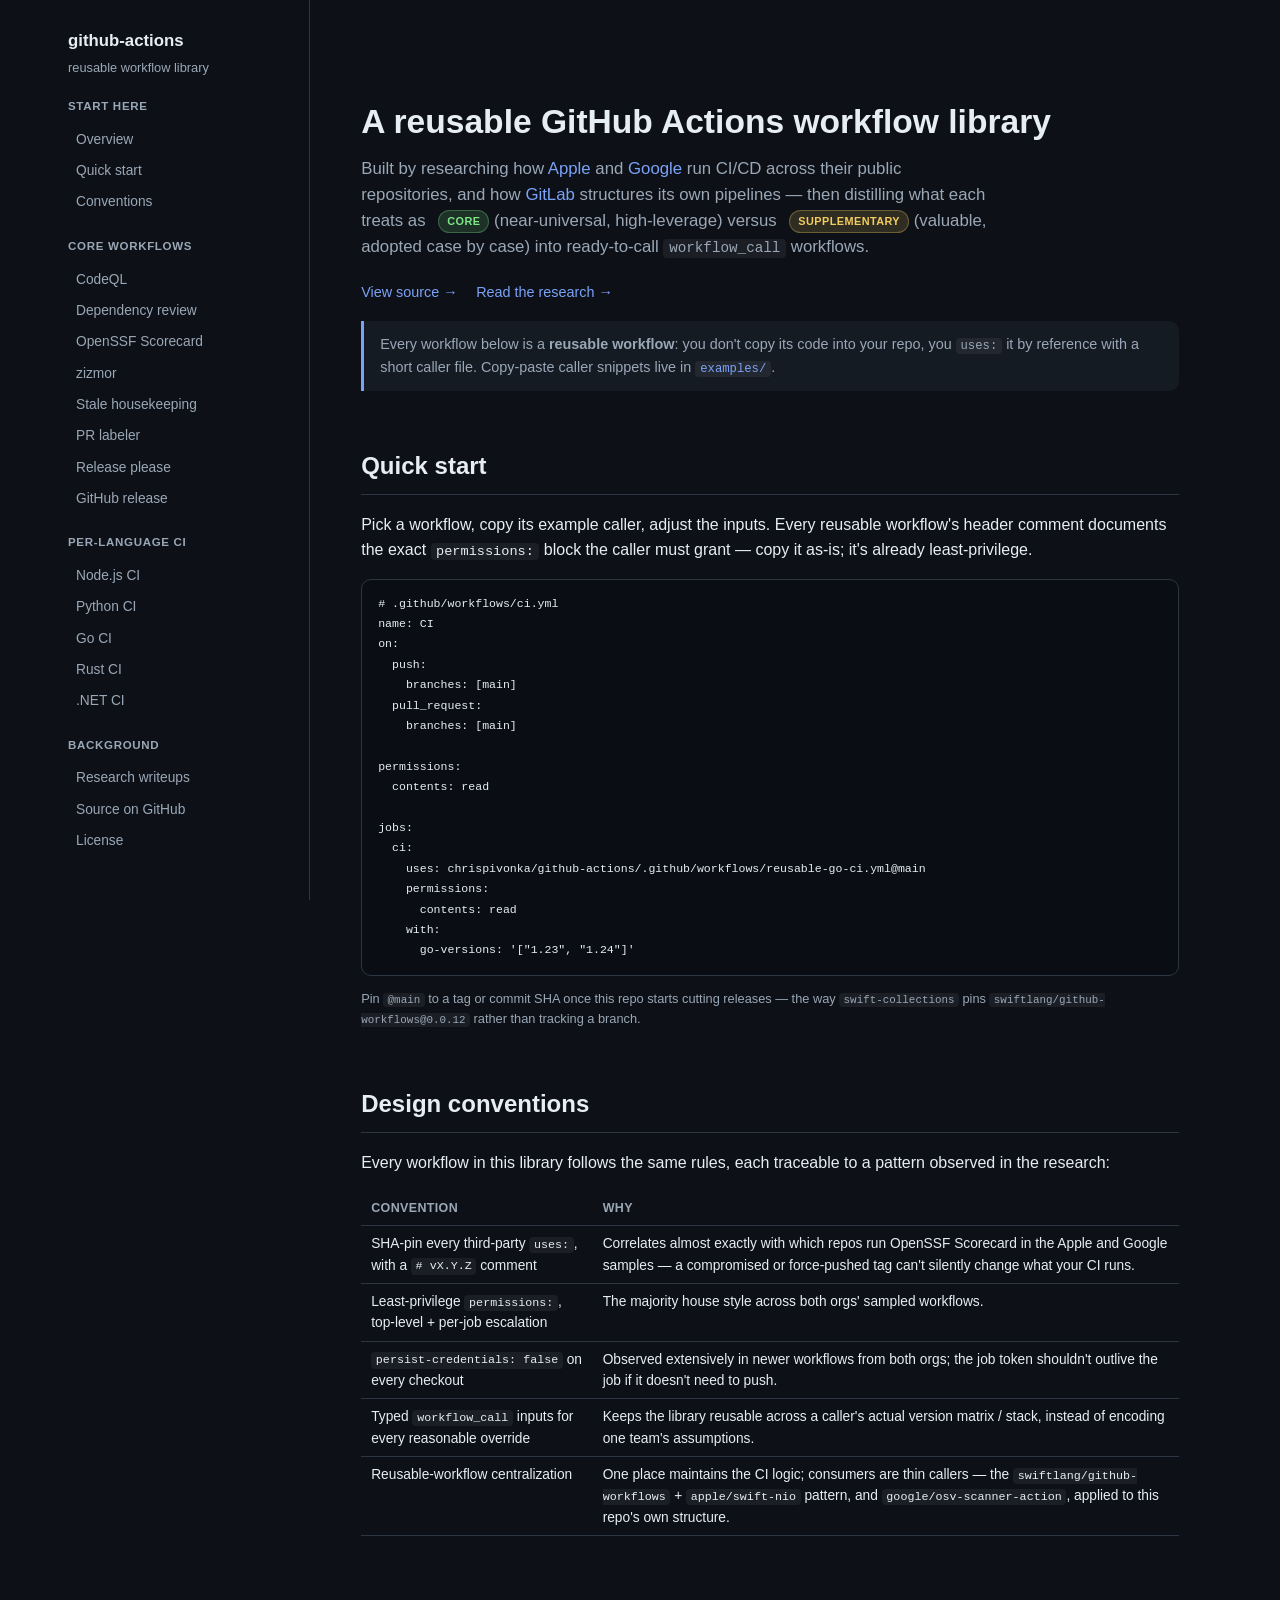
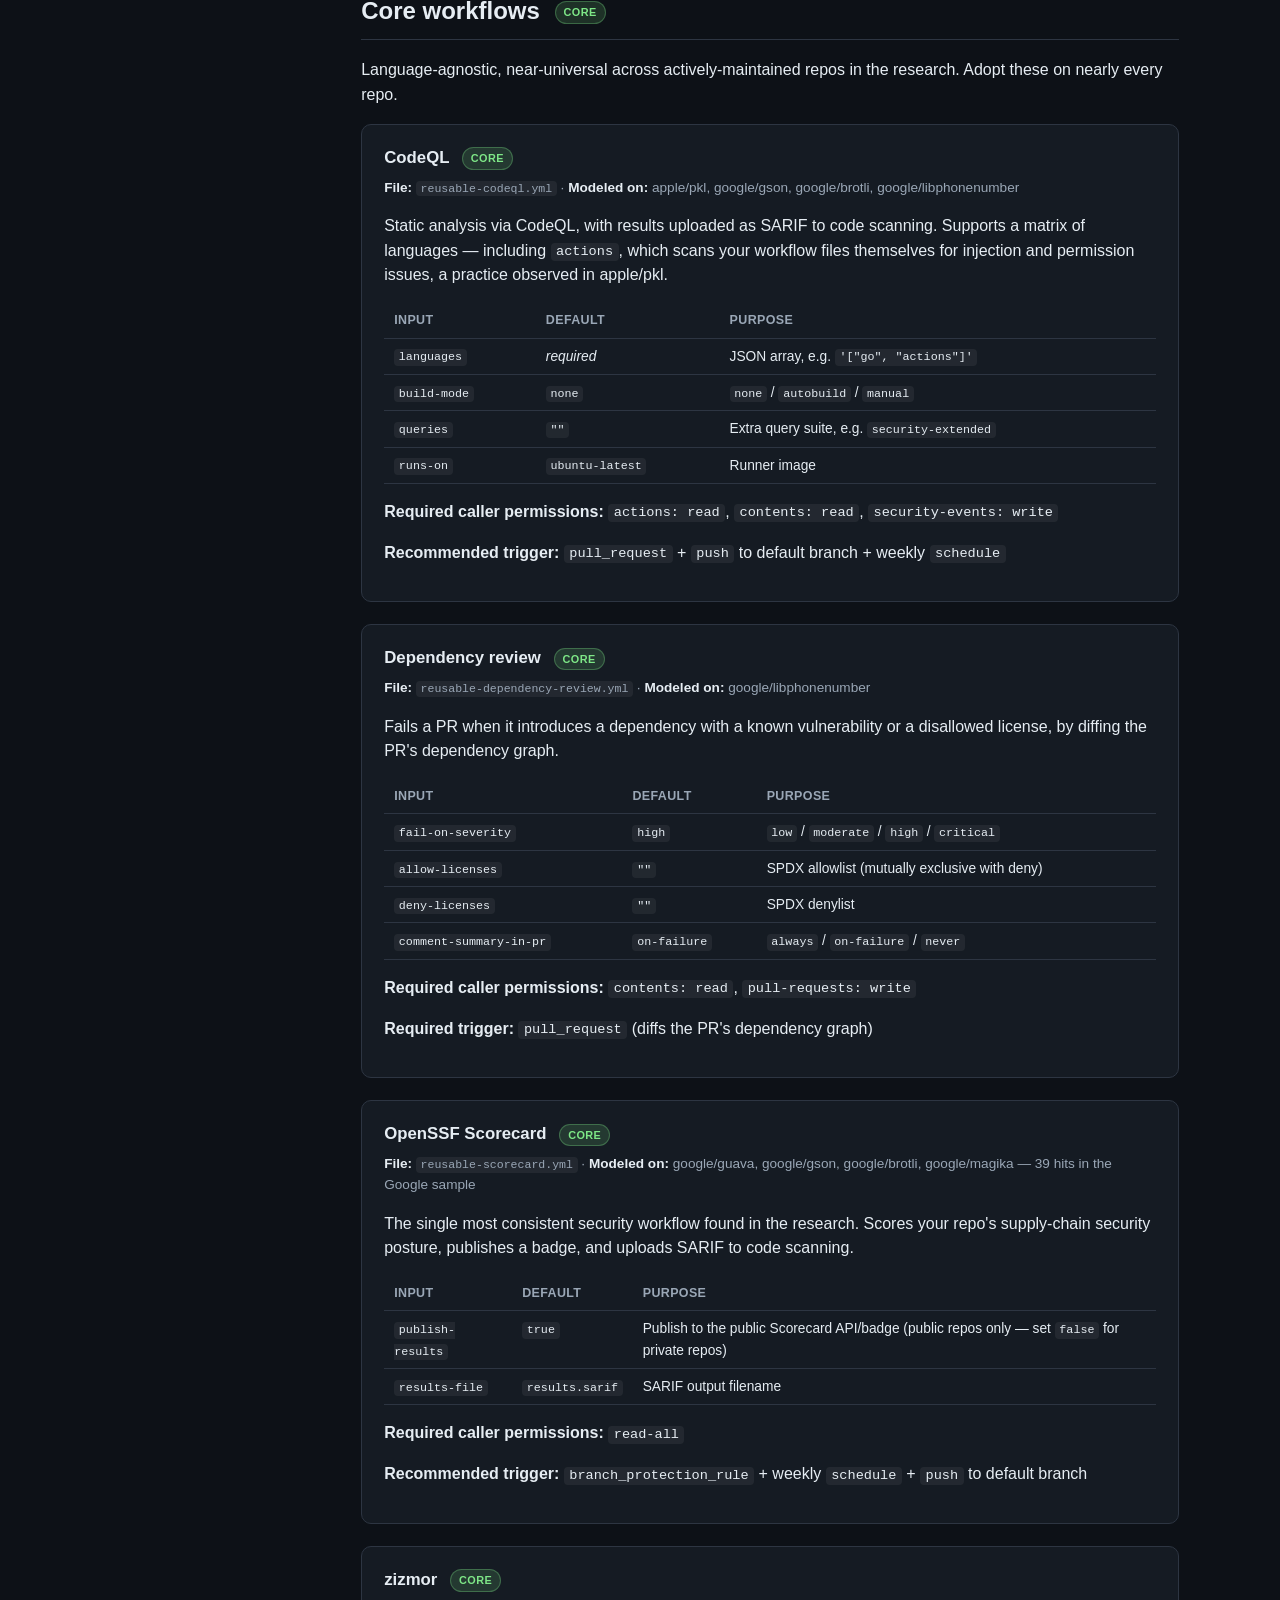
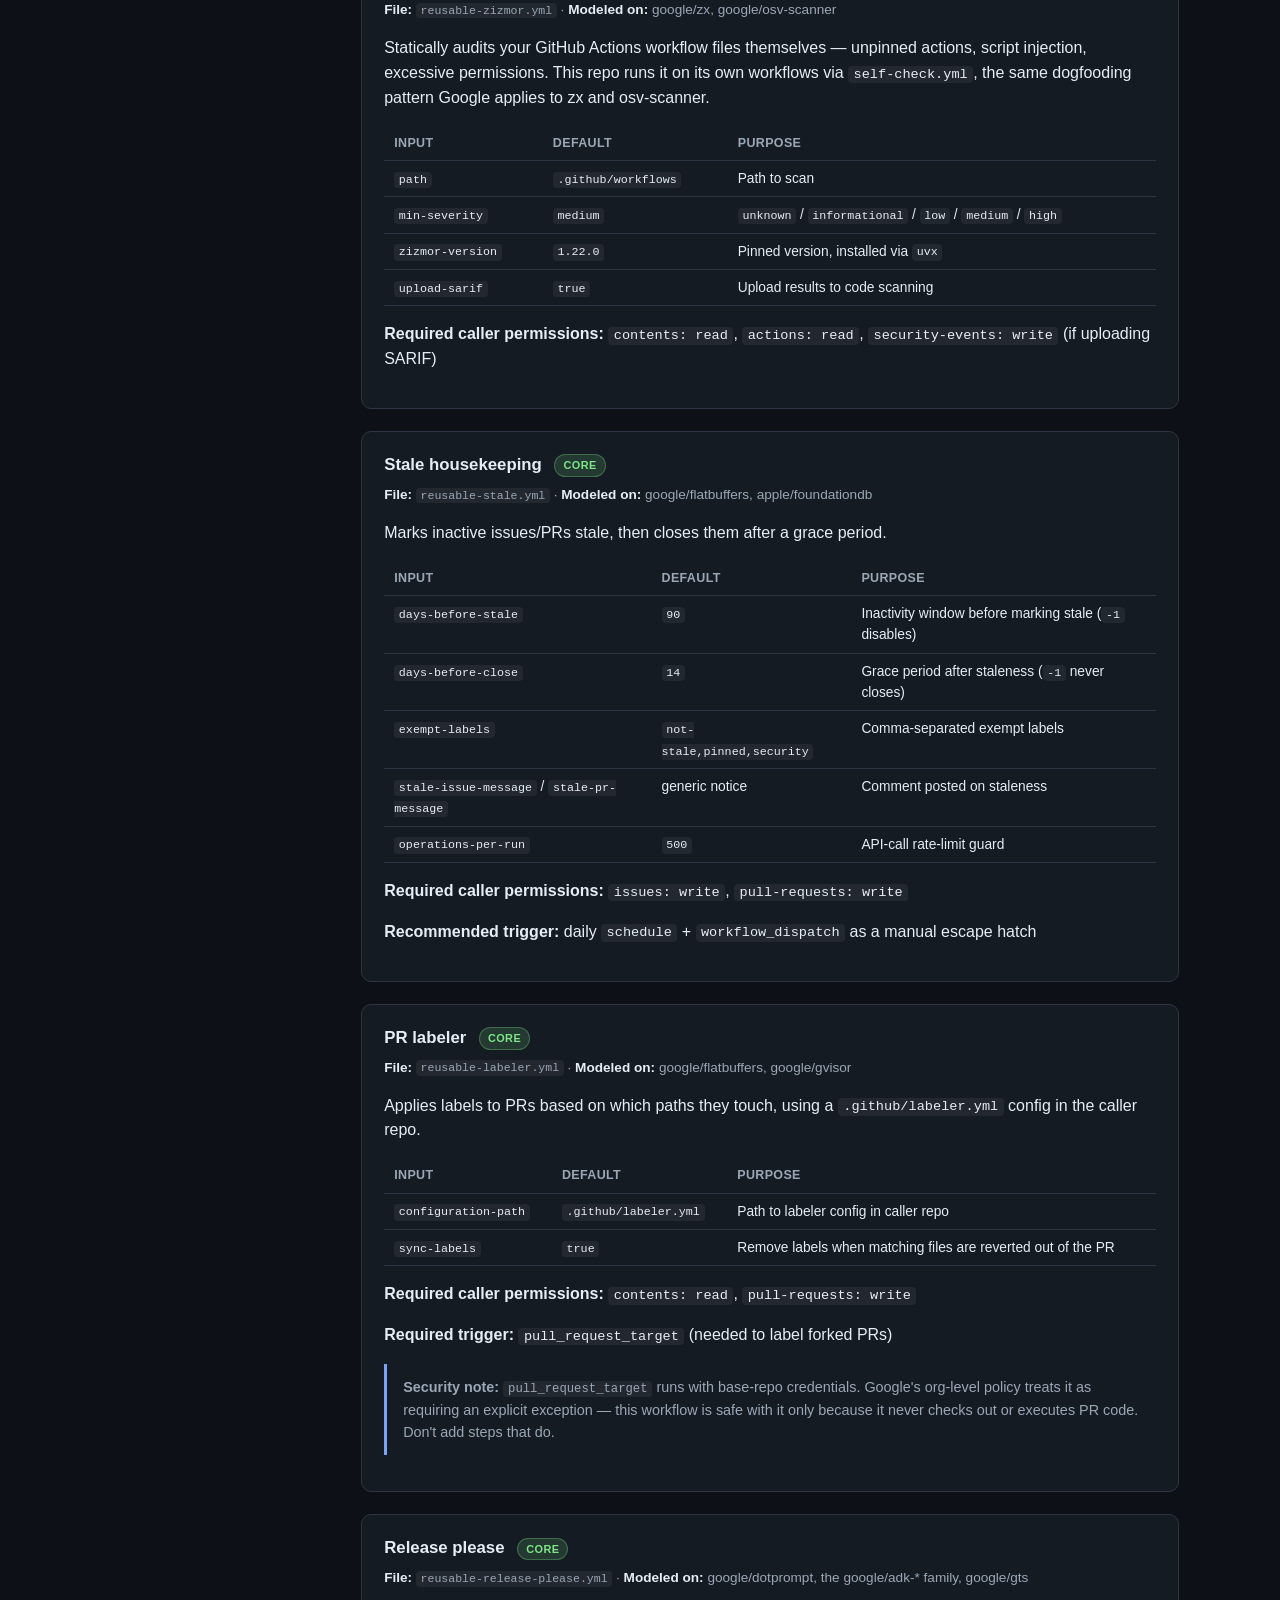
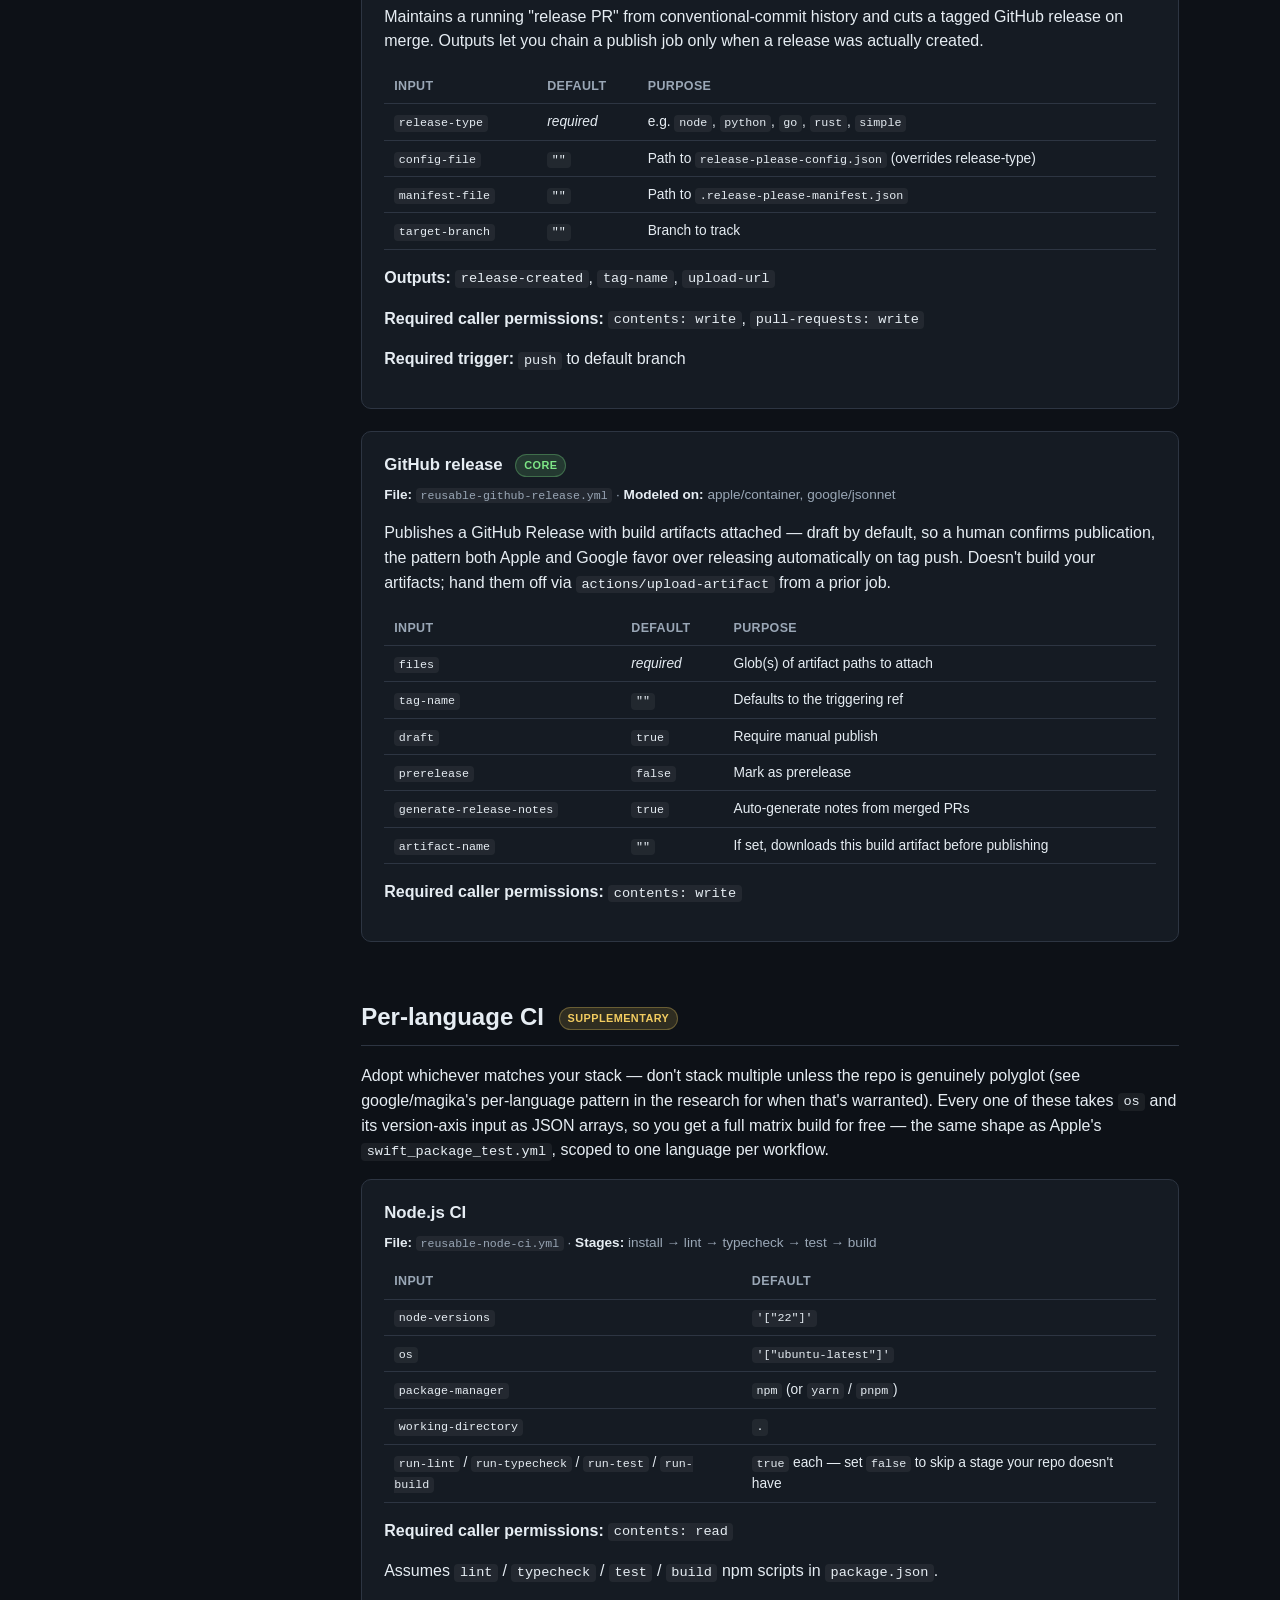
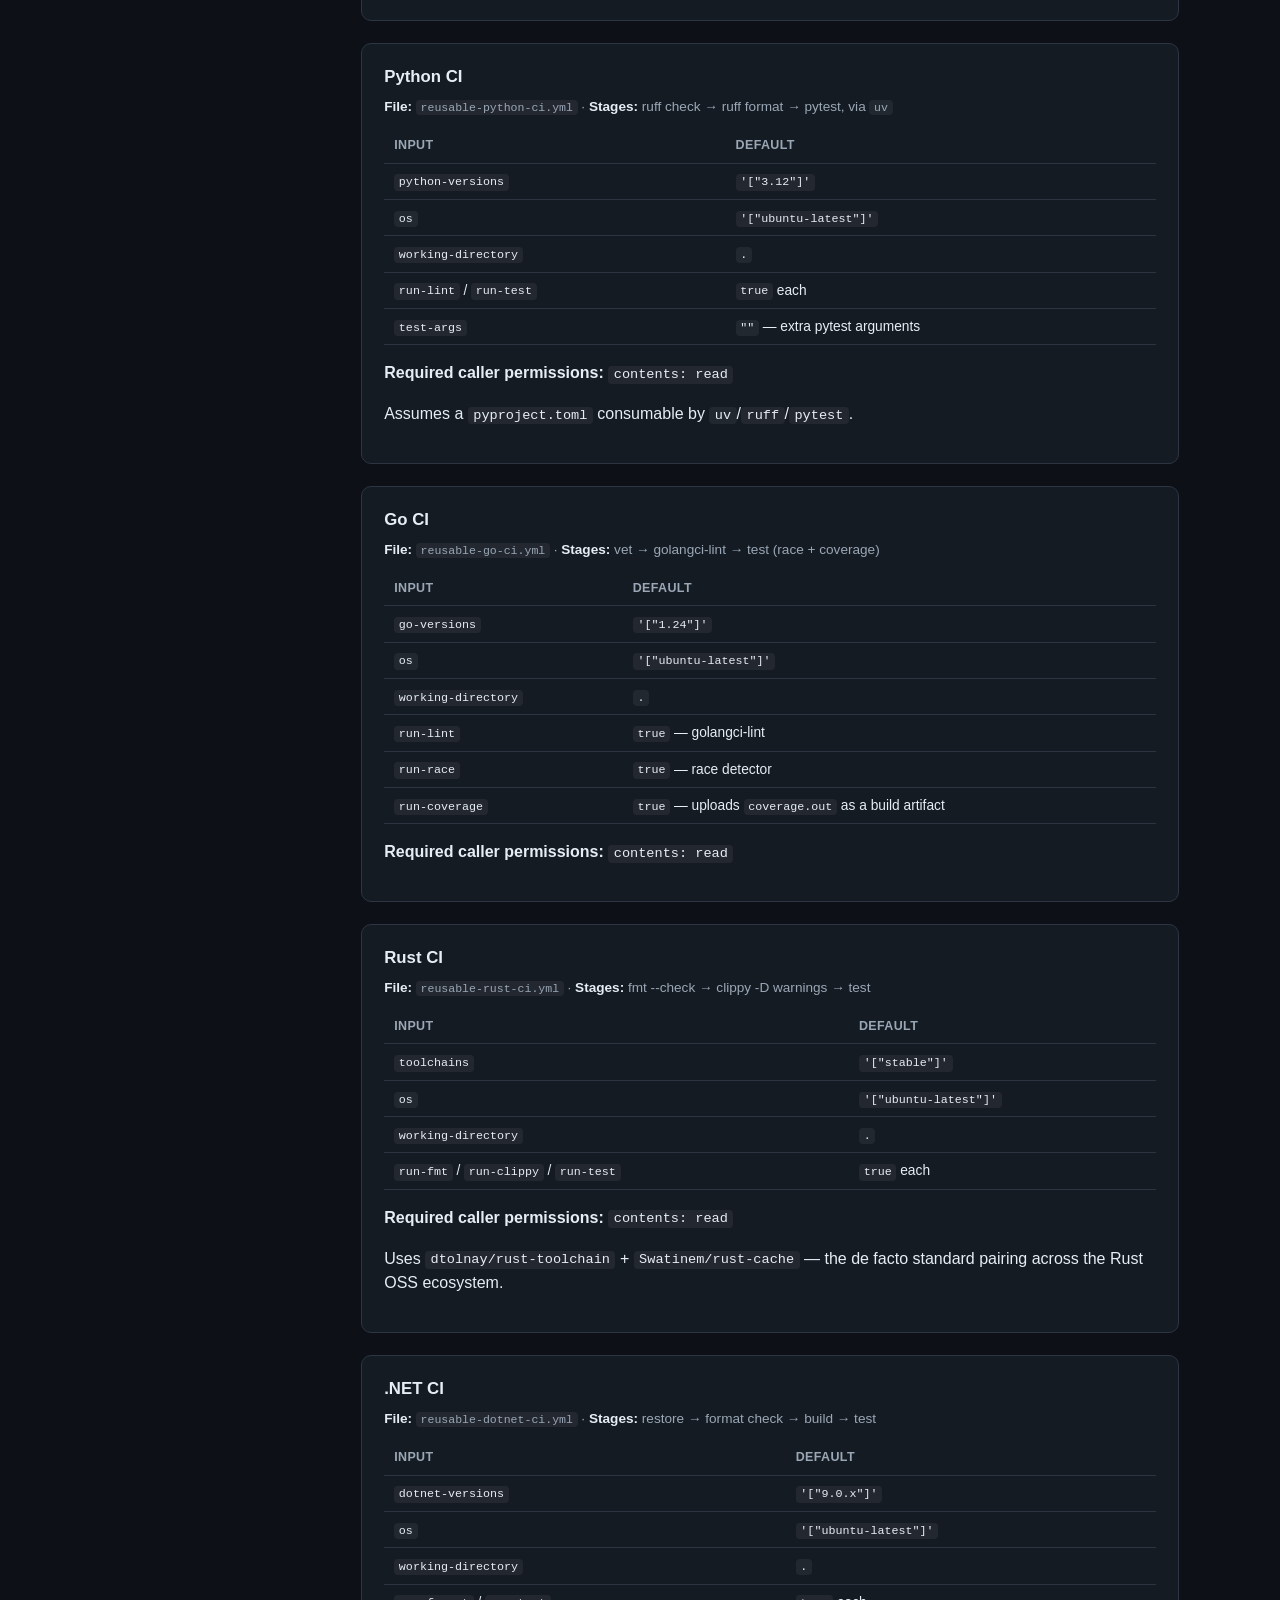
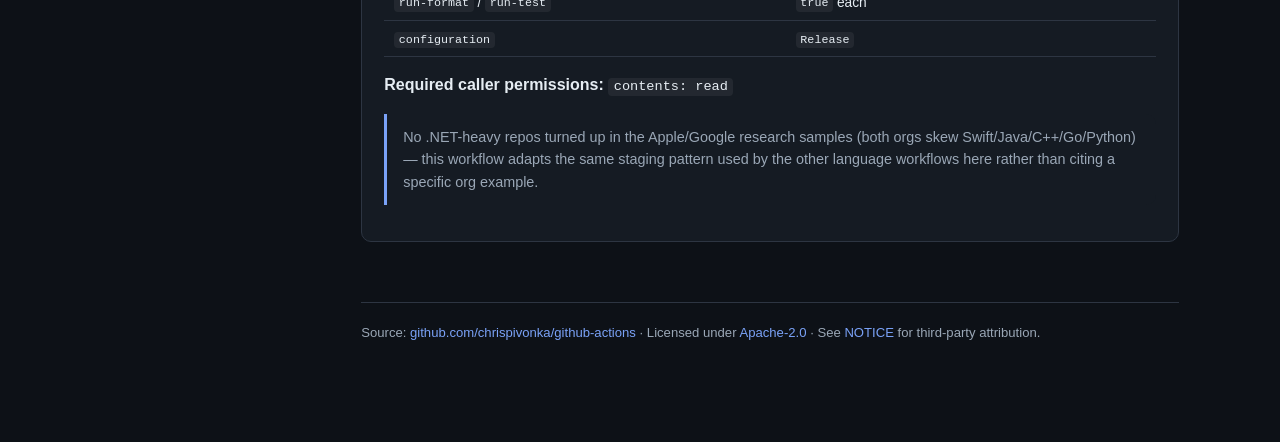
==== docs/site/index.html @ a1261c21 "Add reusable GitHub Actions workflow library, based on Apple/Google/GitLab CI research Researched ho" ====
<!doctype html>
<html lang="en">
<head>
<meta charset="utf-8">
<meta name="viewport" content="width=device-width, initial-scale=1">
<title>github-actions — reusable workflow library</title>
<meta name="description" content="Modular, reusable GitHub Actions workflows distilled from how Apple, Google, and GitLab run CI/CD.">
<link rel="stylesheet" href="assets/style.css">
</head>
<body>
<div class="layout">

<nav class="sidebar">
  <span class="brand">github-actions</span>
  <span class="tagline">reusable workflow library</span>

  <h4>Start here</h4>
  <ul>
    <li><a href="#overview">Overview</a></li>
    <li><a href="#quick-start">Quick start</a></li>
    <li><a href="#conventions">Conventions</a></li>
  </ul>

  <h4>Core workflows</h4>
  <ul>
    <li><a href="#codeql">CodeQL</a></li>
    <li><a href="#dependency-review">Dependency review</a></li>
    <li><a href="#scorecard">OpenSSF Scorecard</a></li>
    <li><a href="#zizmor">zizmor</a></li>
    <li><a href="#stale">Stale housekeeping</a></li>
    <li><a href="#labeler">PR labeler</a></li>
    <li><a href="#release-please">Release please</a></li>
    <li><a href="#github-release">GitHub release</a></li>
  </ul>

  <h4>Per-language CI</h4>
  <ul>
    <li><a href="#node-ci">Node.js CI</a></li>
    <li><a href="#python-ci">Python CI</a></li>
    <li><a href="#go-ci">Go CI</a></li>
    <li><a href="#rust-ci">Rust CI</a></li>
    <li><a href="#dotnet-ci">.NET CI</a></li>
  </ul>

  <h4>Background</h4>
  <ul>
    <li><a href="research.html">Research writeups</a></li>
    <li><a href="https://github.com/chrispivonka/github-actions" target="_blank" rel="noopener">Source on GitHub</a></li>
    <li><a href="https://github.com/chrispivonka/github-actions/blob/main/LICENSE" target="_blank" rel="noopener">License</a></li>
  </ul>
</nav>

<main>

  <section class="hero" id="overview">
    <h1>A reusable GitHub Actions workflow library</h1>
    <p class="lead">
      Built by researching how <a href="https://github.com/apple" target="_blank" rel="noopener">Apple</a>
      and <a href="https://github.com/google" target="_blank" rel="noopener">Google</a> run CI/CD across
      their public repositories, and how <a href="https://about.gitlab.com/" target="_blank" rel="noopener">GitLab</a>
      structures its own pipelines — then distilling what each treats as
      <span class="badge core">core</span> (near-universal, high-leverage) versus
      <span class="badge supp">supplementary</span> (valuable, adopted case by case)
      into ready-to-call <code>workflow_call</code> workflows.
    </p>
    <div class="links">
      <a href="https://github.com/chrispivonka/github-actions" target="_blank" rel="noopener">View source →</a>
      <a href="research.html">Read the research →</a>
    </div>

    <div class="callout">
      Every workflow below is a <strong>reusable workflow</strong>: you don't copy its code into your
      repo, you <code>uses:</code> it by reference with a short caller file. Copy-paste caller
      snippets live in <a href="https://github.com/chrispivonka/github-actions/tree/main/examples" target="_blank" rel="noopener"><code>examples/</code></a>.
    </div>
  </section>

  <section id="quick-start">
    <h2>Quick start</h2>
    <p>Pick a workflow, copy its example caller, adjust the inputs. Every reusable workflow's
      header comment documents the exact <code>permissions:</code> block the caller must
      grant — copy it as-is; it's already least-privilege.</p>
    <pre><code># .github/workflows/ci.yml
name: CI
on:
  push:
    branches: [main]
  pull_request:
    branches: [main]

permissions:
  contents: read

jobs:
  ci:
    uses: chrispivonka/github-actions/.github/workflows/reusable-go-ci.yml@main
    permissions:
      contents: read
    with:
      go-versions: '["1.23", "1.24"]'</code></pre>
    <p class="toc-jump">Pin <code>@main</code> to a tag or commit SHA once this repo starts cutting
      releases — the way <code>swift-collections</code> pins
      <code>swiftlang/github-workflows@0.0.12</code> rather than tracking a branch.</p>
  </section>

  <section id="conventions">
    <h2>Design conventions</h2>
    <p>Every workflow in this library follows the same rules, each traceable to a pattern
      observed in the research:</p>
    <table>
      <thead><tr><th>Convention</th><th>Why</th></tr></thead>
      <tbody>
        <tr>
          <td>SHA-pin every third-party <code>uses:</code>, with a <code>#&nbsp;vX.Y.Z</code> comment</td>
          <td>Correlates almost exactly with which repos run OpenSSF Scorecard in the Apple and Google samples — a compromised or force-pushed tag can't silently change what your CI runs.</td>
        </tr>
        <tr>
          <td>Least-privilege <code>permissions:</code>, top-level + per-job escalation</td>
          <td>The majority house style across both orgs' sampled workflows.</td>
        </tr>
        <tr>
          <td><code>persist-credentials: false</code> on every checkout</td>
          <td>Observed extensively in newer workflows from both orgs; the job token shouldn't outlive the job if it doesn't need to push.</td>
        </tr>
        <tr>
          <td>Typed <code>workflow_call</code> inputs for every reasonable override</td>
          <td>Keeps the library reusable across a caller's actual version matrix / stack, instead of encoding one team's assumptions.</td>
        </tr>
        <tr>
          <td>Reusable-workflow centralization</td>
          <td>One place maintains the CI logic; consumers are thin callers — the <code>swiftlang/github-workflows</code> + <code>apple/swift-nio</code> pattern, and <code>google/osv-scanner-action</code>, applied to this repo's own structure.</td>
        </tr>
      </tbody>
    </table>
  </section>

  <section id="core-workflows">
    <h2>Core workflows <span class="badge core">core</span></h2>
    <p>Language-agnostic, near-universal across actively-maintained repos in the research.
      Adopt these on nearly every repo.</p>

    <div class="card" id="codeql">
      <h4>CodeQL <span class="badge core">core</span></h4>
      <div class="meta"><strong>File:</strong> <code>reusable-codeql.yml</code> · <strong>Modeled on:</strong> apple/pkl, google/gson, google/brotli, google/libphonenumber</div>
      <p>Static analysis via CodeQL, with results uploaded as SARIF to code scanning. Supports a
        matrix of languages — including <code>actions</code>, which scans your workflow files
        themselves for injection and permission issues, a practice observed in apple/pkl.</p>
      <table>
        <thead><tr><th>Input</th><th>Default</th><th>Purpose</th></tr></thead>
        <tbody>
          <tr><td><code>languages</code></td><td><em>required</em></td><td>JSON array, e.g. <code>'["go", "actions"]'</code></td></tr>
          <tr><td><code>build-mode</code></td><td><code>none</code></td><td><code>none</code> / <code>autobuild</code> / <code>manual</code></td></tr>
          <tr><td><code>queries</code></td><td><code>""</code></td><td>Extra query suite, e.g. <code>security-extended</code></td></tr>
          <tr><td><code>runs-on</code></td><td><code>ubuntu-latest</code></td><td>Runner image</td></tr>
        </tbody>
      </table>
      <p><strong>Required caller permissions:</strong> <code>actions: read</code>, <code>contents: read</code>, <code>security-events: write</code></p>
      <p><strong>Recommended trigger:</strong> <code>pull_request</code> + <code>push</code> to default branch + weekly <code>schedule</code></p>
    </div>

    <div class="card" id="dependency-review">
      <h4>Dependency review <span class="badge core">core</span></h4>
      <div class="meta"><strong>File:</strong> <code>reusable-dependency-review.yml</code> · <strong>Modeled on:</strong> google/libphonenumber</div>
      <p>Fails a PR when it introduces a dependency with a known vulnerability or a
        disallowed license, by diffing the PR's dependency graph.</p>
      <table>
        <thead><tr><th>Input</th><th>Default</th><th>Purpose</th></tr></thead>
        <tbody>
          <tr><td><code>fail-on-severity</code></td><td><code>high</code></td><td><code>low</code> / <code>moderate</code> / <code>high</code> / <code>critical</code></td></tr>
          <tr><td><code>allow-licenses</code></td><td><code>""</code></td><td>SPDX allowlist (mutually exclusive with deny)</td></tr>
          <tr><td><code>deny-licenses</code></td><td><code>""</code></td><td>SPDX denylist</td></tr>
          <tr><td><code>comment-summary-in-pr</code></td><td><code>on-failure</code></td><td><code>always</code> / <code>on-failure</code> / <code>never</code></td></tr>
        </tbody>
      </table>
      <p><strong>Required caller permissions:</strong> <code>contents: read</code>, <code>pull-requests: write</code></p>
      <p><strong>Required trigger:</strong> <code>pull_request</code> (diffs the PR's dependency graph)</p>
    </div>

    <div class="card" id="scorecard">
      <h4>OpenSSF Scorecard <span class="badge core">core</span></h4>
      <div class="meta"><strong>File:</strong> <code>reusable-scorecard.yml</code> · <strong>Modeled on:</strong> google/guava, google/gson, google/brotli, google/magika — 39 hits in the Google sample</div>
      <p>The single most consistent security workflow found in the research. Scores your
        repo's supply-chain security posture, publishes a badge, and uploads SARIF to code
        scanning.</p>
      <table>
        <thead><tr><th>Input</th><th>Default</th><th>Purpose</th></tr></thead>
        <tbody>
          <tr><td><code>publish-results</code></td><td><code>true</code></td><td>Publish to the public Scorecard API/badge (public repos only — set <code>false</code> for private repos)</td></tr>
          <tr><td><code>results-file</code></td><td><code>results.sarif</code></td><td>SARIF output filename</td></tr>
        </tbody>
      </table>
      <p><strong>Required caller permissions:</strong> <code>read-all</code></p>
      <p><strong>Recommended trigger:</strong> <code>branch_protection_rule</code> + weekly <code>schedule</code> + <code>push</code> to default branch</p>
    </div>

    <div class="card" id="zizmor">
      <h4>zizmor <span class="badge core">core</span></h4>
      <div class="meta"><strong>File:</strong> <code>reusable-zizmor.yml</code> · <strong>Modeled on:</strong> google/zx, google/osv-scanner</div>
      <p>Statically audits your GitHub Actions workflow files themselves — unpinned actions,
        script injection, excessive permissions. This repo runs it on its own workflows via
        <code>self-check.yml</code>, the same dogfooding pattern Google applies to zx and
        osv-scanner.</p>
      <table>
        <thead><tr><th>Input</th><th>Default</th><th>Purpose</th></tr></thead>
        <tbody>
          <tr><td><code>path</code></td><td><code>.github/workflows</code></td><td>Path to scan</td></tr>
          <tr><td><code>min-severity</code></td><td><code>medium</code></td><td><code>unknown</code> / <code>informational</code> / <code>low</code> / <code>medium</code> / <code>high</code></td></tr>
          <tr><td><code>zizmor-version</code></td><td><code>1.22.0</code></td><td>Pinned version, installed via <code>uvx</code></td></tr>
          <tr><td><code>upload-sarif</code></td><td><code>true</code></td><td>Upload results to code scanning</td></tr>
        </tbody>
      </table>
      <p><strong>Required caller permissions:</strong> <code>contents: read</code>, <code>actions: read</code>, <code>security-events: write</code> (if uploading SARIF)</p>
    </div>

    <div class="card" id="stale">
      <h4>Stale housekeeping <span class="badge core">core</span></h4>
      <div class="meta"><strong>File:</strong> <code>reusable-stale.yml</code> · <strong>Modeled on:</strong> google/flatbuffers, apple/foundationdb</div>
      <p>Marks inactive issues/PRs stale, then closes them after a grace period.</p>
      <table>
        <thead><tr><th>Input</th><th>Default</th><th>Purpose</th></tr></thead>
        <tbody>
          <tr><td><code>days-before-stale</code></td><td><code>90</code></td><td>Inactivity window before marking stale (<code>-1</code> disables)</td></tr>
          <tr><td><code>days-before-close</code></td><td><code>14</code></td><td>Grace period after staleness (<code>-1</code> never closes)</td></tr>
          <tr><td><code>exempt-labels</code></td><td><code>not-stale,pinned,security</code></td><td>Comma-separated exempt labels</td></tr>
          <tr><td><code>stale-issue-message</code> / <code>stale-pr-message</code></td><td>generic notice</td><td>Comment posted on staleness</td></tr>
          <tr><td><code>operations-per-run</code></td><td><code>500</code></td><td>API-call rate-limit guard</td></tr>
        </tbody>
      </table>
      <p><strong>Required caller permissions:</strong> <code>issues: write</code>, <code>pull-requests: write</code></p>
      <p><strong>Recommended trigger:</strong> daily <code>schedule</code> + <code>workflow_dispatch</code> as a manual escape hatch</p>
    </div>

    <div class="card" id="labeler">
      <h4>PR labeler <span class="badge core">core</span></h4>
      <div class="meta"><strong>File:</strong> <code>reusable-labeler.yml</code> · <strong>Modeled on:</strong> google/flatbuffers, google/gvisor</div>
      <p>Applies labels to PRs based on which paths they touch, using a
        <code>.github/labeler.yml</code> config in the caller repo.</p>
      <table>
        <thead><tr><th>Input</th><th>Default</th><th>Purpose</th></tr></thead>
        <tbody>
          <tr><td><code>configuration-path</code></td><td><code>.github/labeler.yml</code></td><td>Path to labeler config in caller repo</td></tr>
          <tr><td><code>sync-labels</code></td><td><code>true</code></td><td>Remove labels when matching files are reverted out of the PR</td></tr>
        </tbody>
      </table>
      <p><strong>Required caller permissions:</strong> <code>contents: read</code>, <code>pull-requests: write</code></p>
      <p><strong>Required trigger:</strong> <code>pull_request_target</code> (needed to label forked PRs)</p>
      <div class="callout">
        <strong>Security note:</strong> <code>pull_request_target</code> runs with base-repo
        credentials. Google's org-level policy treats it as requiring an explicit exception —
        this workflow is safe with it only because it never checks out or executes PR code.
        Don't add steps that do.
      </div>
    </div>

    <div class="card" id="release-please">
      <h4>Release please <span class="badge core">core</span></h4>
      <div class="meta"><strong>File:</strong> <code>reusable-release-please.yml</code> · <strong>Modeled on:</strong> google/dotprompt, the google/adk-* family, google/gts</div>
      <p>Maintains a running "release PR" from conventional-commit history and cuts a tagged
        GitHub release on merge. Outputs let you chain a publish job only when a release was
        actually created.</p>
      <table>
        <thead><tr><th>Input</th><th>Default</th><th>Purpose</th></tr></thead>
        <tbody>
          <tr><td><code>release-type</code></td><td><em>required</em></td><td>e.g. <code>node</code>, <code>python</code>, <code>go</code>, <code>rust</code>, <code>simple</code></td></tr>
          <tr><td><code>config-file</code></td><td><code>""</code></td><td>Path to <code>release-please-config.json</code> (overrides release-type)</td></tr>
          <tr><td><code>manifest-file</code></td><td><code>""</code></td><td>Path to <code>.release-please-manifest.json</code></td></tr>
          <tr><td><code>target-branch</code></td><td><code>""</code></td><td>Branch to track</td></tr>
        </tbody>
      </table>
      <p><strong>Outputs:</strong> <code>release-created</code>, <code>tag-name</code>, <code>upload-url</code></p>
      <p><strong>Required caller permissions:</strong> <code>contents: write</code>, <code>pull-requests: write</code></p>
      <p><strong>Required trigger:</strong> <code>push</code> to default branch</p>
    </div>

    <div class="card" id="github-release">
      <h4>GitHub release <span class="badge core">core</span></h4>
      <div class="meta"><strong>File:</strong> <code>reusable-github-release.yml</code> · <strong>Modeled on:</strong> apple/container, google/jsonnet</div>
      <p>Publishes a GitHub Release with build artifacts attached — draft by default, so a
        human confirms publication, the pattern both Apple and Google favor over releasing
        automatically on tag push. Doesn't build your artifacts; hand them off via
        <code>actions/upload-artifact</code> from a prior job.</p>
      <table>
        <thead><tr><th>Input</th><th>Default</th><th>Purpose</th></tr></thead>
        <tbody>
          <tr><td><code>files</code></td><td><em>required</em></td><td>Glob(s) of artifact paths to attach</td></tr>
          <tr><td><code>tag-name</code></td><td><code>""</code></td><td>Defaults to the triggering ref</td></tr>
          <tr><td><code>draft</code></td><td><code>true</code></td><td>Require manual publish</td></tr>
          <tr><td><code>prerelease</code></td><td><code>false</code></td><td>Mark as prerelease</td></tr>
          <tr><td><code>generate-release-notes</code></td><td><code>true</code></td><td>Auto-generate notes from merged PRs</td></tr>
          <tr><td><code>artifact-name</code></td><td><code>""</code></td><td>If set, downloads this build artifact before publishing</td></tr>
        </tbody>
      </table>
      <p><strong>Required caller permissions:</strong> <code>contents: write</code></p>
    </div>
  </section>

  <section id="lang-ci">
    <h2>Per-language CI <span class="badge supp">supplementary</span></h2>
    <p>Adopt whichever matches your stack — don't stack multiple unless the repo is genuinely
      polyglot (see google/magika's per-language pattern in the research for when that's
      warranted). Every one of these takes <code>os</code> and its version-axis input as JSON
      arrays, so you get a full matrix build for free — the same shape as Apple's
      <code>swift_package_test.yml</code>, scoped to one language per workflow.</p>

    <div class="card" id="node-ci">
      <h4>Node.js CI</h4>
      <div class="meta"><strong>File:</strong> <code>reusable-node-ci.yml</code> · <strong>Stages:</strong> install → lint → typecheck → test → build</div>
      <table>
        <thead><tr><th>Input</th><th>Default</th></tr></thead>
        <tbody>
          <tr><td><code>node-versions</code></td><td><code>'["22"]'</code></td></tr>
          <tr><td><code>os</code></td><td><code>'["ubuntu-latest"]'</code></td></tr>
          <tr><td><code>package-manager</code></td><td><code>npm</code> (or <code>yarn</code> / <code>pnpm</code>)</td></tr>
          <tr><td><code>working-directory</code></td><td><code>.</code></td></tr>
          <tr><td><code>run-lint</code> / <code>run-typecheck</code> / <code>run-test</code> / <code>run-build</code></td><td><code>true</code> each — set <code>false</code> to skip a stage your repo doesn't have</td></tr>
        </tbody>
      </table>
      <p><strong>Required caller permissions:</strong> <code>contents: read</code></p>
      <p>Assumes <code>lint</code> / <code>typecheck</code> / <code>test</code> / <code>build</code> npm scripts in <code>package.json</code>.</p>
    </div>

    <div class="card" id="python-ci">
      <h4>Python CI</h4>
      <div class="meta"><strong>File:</strong> <code>reusable-python-ci.yml</code> · <strong>Stages:</strong> ruff check → ruff format → pytest, via <code>uv</code></div>
      <table>
        <thead><tr><th>Input</th><th>Default</th></tr></thead>
        <tbody>
          <tr><td><code>python-versions</code></td><td><code>'["3.12"]'</code></td></tr>
          <tr><td><code>os</code></td><td><code>'["ubuntu-latest"]'</code></td></tr>
          <tr><td><code>working-directory</code></td><td><code>.</code></td></tr>
          <tr><td><code>run-lint</code> / <code>run-test</code></td><td><code>true</code> each</td></tr>
          <tr><td><code>test-args</code></td><td><code>""</code> — extra pytest arguments</td></tr>
        </tbody>
      </table>
      <p><strong>Required caller permissions:</strong> <code>contents: read</code></p>
      <p>Assumes a <code>pyproject.toml</code> consumable by <code>uv</code>/<code>ruff</code>/<code>pytest</code>.</p>
    </div>

    <div class="card" id="go-ci">
      <h4>Go CI</h4>
      <div class="meta"><strong>File:</strong> <code>reusable-go-ci.yml</code> · <strong>Stages:</strong> vet → golangci-lint → test (race + coverage)</div>
      <table>
        <thead><tr><th>Input</th><th>Default</th></tr></thead>
        <tbody>
          <tr><td><code>go-versions</code></td><td><code>'["1.24"]'</code></td></tr>
          <tr><td><code>os</code></td><td><code>'["ubuntu-latest"]'</code></td></tr>
          <tr><td><code>working-directory</code></td><td><code>.</code></td></tr>
          <tr><td><code>run-lint</code></td><td><code>true</code> — golangci-lint</td></tr>
          <tr><td><code>run-race</code></td><td><code>true</code> — race detector</td></tr>
          <tr><td><code>run-coverage</code></td><td><code>true</code> — uploads <code>coverage.out</code> as a build artifact</td></tr>
        </tbody>
      </table>
      <p><strong>Required caller permissions:</strong> <code>contents: read</code></p>
    </div>

    <div class="card" id="rust-ci">
      <h4>Rust CI</h4>
      <div class="meta"><strong>File:</strong> <code>reusable-rust-ci.yml</code> · <strong>Stages:</strong> fmt --check → clippy -D warnings → test</div>
      <table>
        <thead><tr><th>Input</th><th>Default</th></tr></thead>
        <tbody>
          <tr><td><code>toolchains</code></td><td><code>'["stable"]'</code></td></tr>
          <tr><td><code>os</code></td><td><code>'["ubuntu-latest"]'</code></td></tr>
          <tr><td><code>working-directory</code></td><td><code>.</code></td></tr>
          <tr><td><code>run-fmt</code> / <code>run-clippy</code> / <code>run-test</code></td><td><code>true</code> each</td></tr>
        </tbody>
      </table>
      <p><strong>Required caller permissions:</strong> <code>contents: read</code></p>
      <p>Uses <code>dtolnay/rust-toolchain</code> + <code>Swatinem/rust-cache</code> — the de facto
        standard pairing across the Rust OSS ecosystem.</p>
    </div>

    <div class="card" id="dotnet-ci">
      <h4>.NET CI</h4>
      <div class="meta"><strong>File:</strong> <code>reusable-dotnet-ci.yml</code> · <strong>Stages:</strong> restore → format check → build → test</div>
      <table>
        <thead><tr><th>Input</th><th>Default</th></tr></thead>
        <tbody>
          <tr><td><code>dotnet-versions</code></td><td><code>'["9.0.x"]'</code></td></tr>
          <tr><td><code>os</code></td><td><code>'["ubuntu-latest"]'</code></td></tr>
          <tr><td><code>working-directory</code></td><td><code>.</code></td></tr>
          <tr><td><code>run-format</code> / <code>run-test</code></td><td><code>true</code> each</td></tr>
          <tr><td><code>configuration</code></td><td><code>Release</code></td></tr>
        </tbody>
      </table>
      <p><strong>Required caller permissions:</strong> <code>contents: read</code></p>
      <div class="callout">
        No .NET-heavy repos turned up in the Apple/Google research samples (both orgs skew
        Swift/Java/C++/Go/Python) — this workflow adapts the same staging pattern used by the
        other language workflows here rather than citing a specific org example.
      </div>
    </div>
  </section>

  <footer>
    Source: <a href="https://github.com/chrispivonka/github-actions" target="_blank" rel="noopener">github.com/chrispivonka/github-actions</a> ·
    Licensed under <a href="https://github.com/chrispivonka/github-actions/blob/main/LICENSE" target="_blank" rel="noopener">Apache-2.0</a> ·
    See <a href="https://github.com/chrispivonka/github-actions/blob/main/NOTICE" target="_blank" rel="noopener">NOTICE</a> for third-party attribution.
  </footer>

</main>
</div>
</body>
</html>
---- docs/site/assets/style.css ----
:root {
  --bg: #0d1117;
  --bg-panel: #151b23;
  --bg-panel-2: #1c2330;
  --border: #2d3542;
  --text: #e6edf3;
  --text-dim: #9aa7b6;
  --accent: #7aa2f7;
  --accent-2: #bb9af7;
  --core: #7ee787;
  --supp: #f2cc60;
  --code-bg: #0a0e14;
  --radius: 10px;
  --maxw: 1180px;
  color-scheme: dark;
}

* { box-sizing: border-box; }

html, body {
  margin: 0;
  padding: 0;
  background: var(--bg);
  color: var(--text);
  font-family: -apple-system, BlinkMacSystemFont, "Segoe UI", Helvetica, Arial, sans-serif;
  line-height: 1.55;
}

a { color: var(--accent); text-decoration: none; }
a:hover { text-decoration: underline; }

code, pre {
  font-family: ui-monospace, SFMono-Regular, "SF Mono", Menlo, Consolas, monospace;
}

pre {
  background: var(--code-bg);
  border: 1px solid var(--border);
  border-radius: var(--radius);
  padding: 14px 16px;
  overflow-x: auto;
  font-size: 0.85rem;
  line-height: 1.5;
}

code {
  font-size: 0.85em;
  background: rgba(255,255,255,0.06);
  padding: 0.1em 0.4em;
  border-radius: 4px;
}

pre code {
  background: none;
  padding: 0;
}

.layout {
  display: grid;
  grid-template-columns: 260px minmax(0, 1fr);
  max-width: var(--maxw);
  margin: 0 auto;
  min-height: 100vh;
}

@media (max-width: 900px) {
  .layout { grid-template-columns: 1fr; }
  nav.sidebar { display: none; }
}

nav.sidebar {
  position: sticky;
  top: 0;
  align-self: start;
  height: 100vh;
  overflow-y: auto;
  padding: 28px 18px 40px;
  border-right: 1px solid var(--border);
}

nav.sidebar .brand {
  font-weight: 700;
  font-size: 1.05rem;
  margin-bottom: 4px;
  display: block;
}

nav.sidebar .tagline {
  color: var(--text-dim);
  font-size: 0.8rem;
  margin-bottom: 20px;
  display: block;
}

nav.sidebar h4 {
  font-size: 0.72rem;
  text-transform: uppercase;
  letter-spacing: 0.06em;
  color: var(--text-dim);
  margin: 20px 0 8px;
}

nav.sidebar ul {
  list-style: none;
  margin: 0;
  padding: 0;
}

nav.sidebar li a {
  display: block;
  padding: 5px 8px;
  border-radius: 6px;
  color: var(--text-dim);
  font-size: 0.86rem;
}

nav.sidebar li a:hover {
  background: var(--bg-panel-2);
  color: var(--text);
  text-decoration: none;
}

main {
  padding: 40px clamp(20px, 4vw, 56px) 100px;
  min-width: 0;
}

.hero h1 {
  font-size: 2.1rem;
  margin: 0 0 8px;
}

.hero p.lead {
  color: var(--text-dim);
  font-size: 1.05rem;
  max-width: 68ch;
  margin: 0 0 20px;
}

.hero .links a {
  display: inline-block;
  margin-right: 14px;
  font-size: 0.9rem;
}

section {
  margin: 56px 0;
  scroll-margin-top: 20px;
}

section h2 {
  font-size: 1.5rem;
  border-bottom: 1px solid var(--border);
  padding-bottom: 10px;
  margin-bottom: 18px;
}

section h3 {
  font-size: 1.15rem;
  margin-top: 34px;
}

.badge {
  display: inline-block;
  font-size: 0.68rem;
  font-weight: 600;
  text-transform: uppercase;
  letter-spacing: 0.04em;
  padding: 2px 8px;
  border-radius: 999px;
  margin-left: 8px;
  vertical-align: middle;
}

.badge.core { background: rgba(126,231,135,0.15); color: var(--core); border: 1px solid rgba(126,231,135,0.3); }
.badge.supp { background: rgba(242,204,96,0.15); color: var(--supp); border: 1px solid rgba(242,204,96,0.3); }

.card {
  background: var(--bg-panel);
  border: 1px solid var(--border);
  border-radius: var(--radius);
  padding: 20px 22px;
  margin-bottom: 22px;
}

.card > h4 {
  margin: 0 0 6px;
  font-size: 1.05rem;
}

.card .meta {
  color: var(--text-dim);
  font-size: 0.85rem;
  margin-bottom: 12px;
}

.card .meta strong { color: var(--text); font-weight: 600; }

table {
  border-collapse: collapse;
  width: 100%;
  font-size: 0.86rem;
  margin: 10px 0 4px;
}

th, td {
  border-bottom: 1px solid var(--border);
  padding: 7px 10px;
  text-align: left;
  vertical-align: top;
}

th {
  color: var(--text-dim);
  font-weight: 600;
  font-size: 0.78rem;
  text-transform: uppercase;
  letter-spacing: 0.03em;
}

.catalog-table td:first-child, .catalog-table th:first-child { white-space: nowrap; }

.grid-2 {
  display: grid;
  grid-template-columns: 1fr 1fr;
  gap: 18px;
}

@media (max-width: 700px) {
  .grid-2 { grid-template-columns: 1fr; }
}

footer {
  border-top: 1px solid var(--border);
  margin-top: 60px;
  padding-top: 20px;
  color: var(--text-dim);
  font-size: 0.82rem;
}

.callout {
  border-left: 3px solid var(--accent);
  background: var(--bg-panel);
  border-radius: 0 var(--radius) var(--radius) 0;
  padding: 12px 16px;
  font-size: 0.9rem;
  color: var(--text-dim);
  margin: 16px 0;
}

.toc-jump {
  font-size: 0.8rem;
  color: var(--text-dim);
}
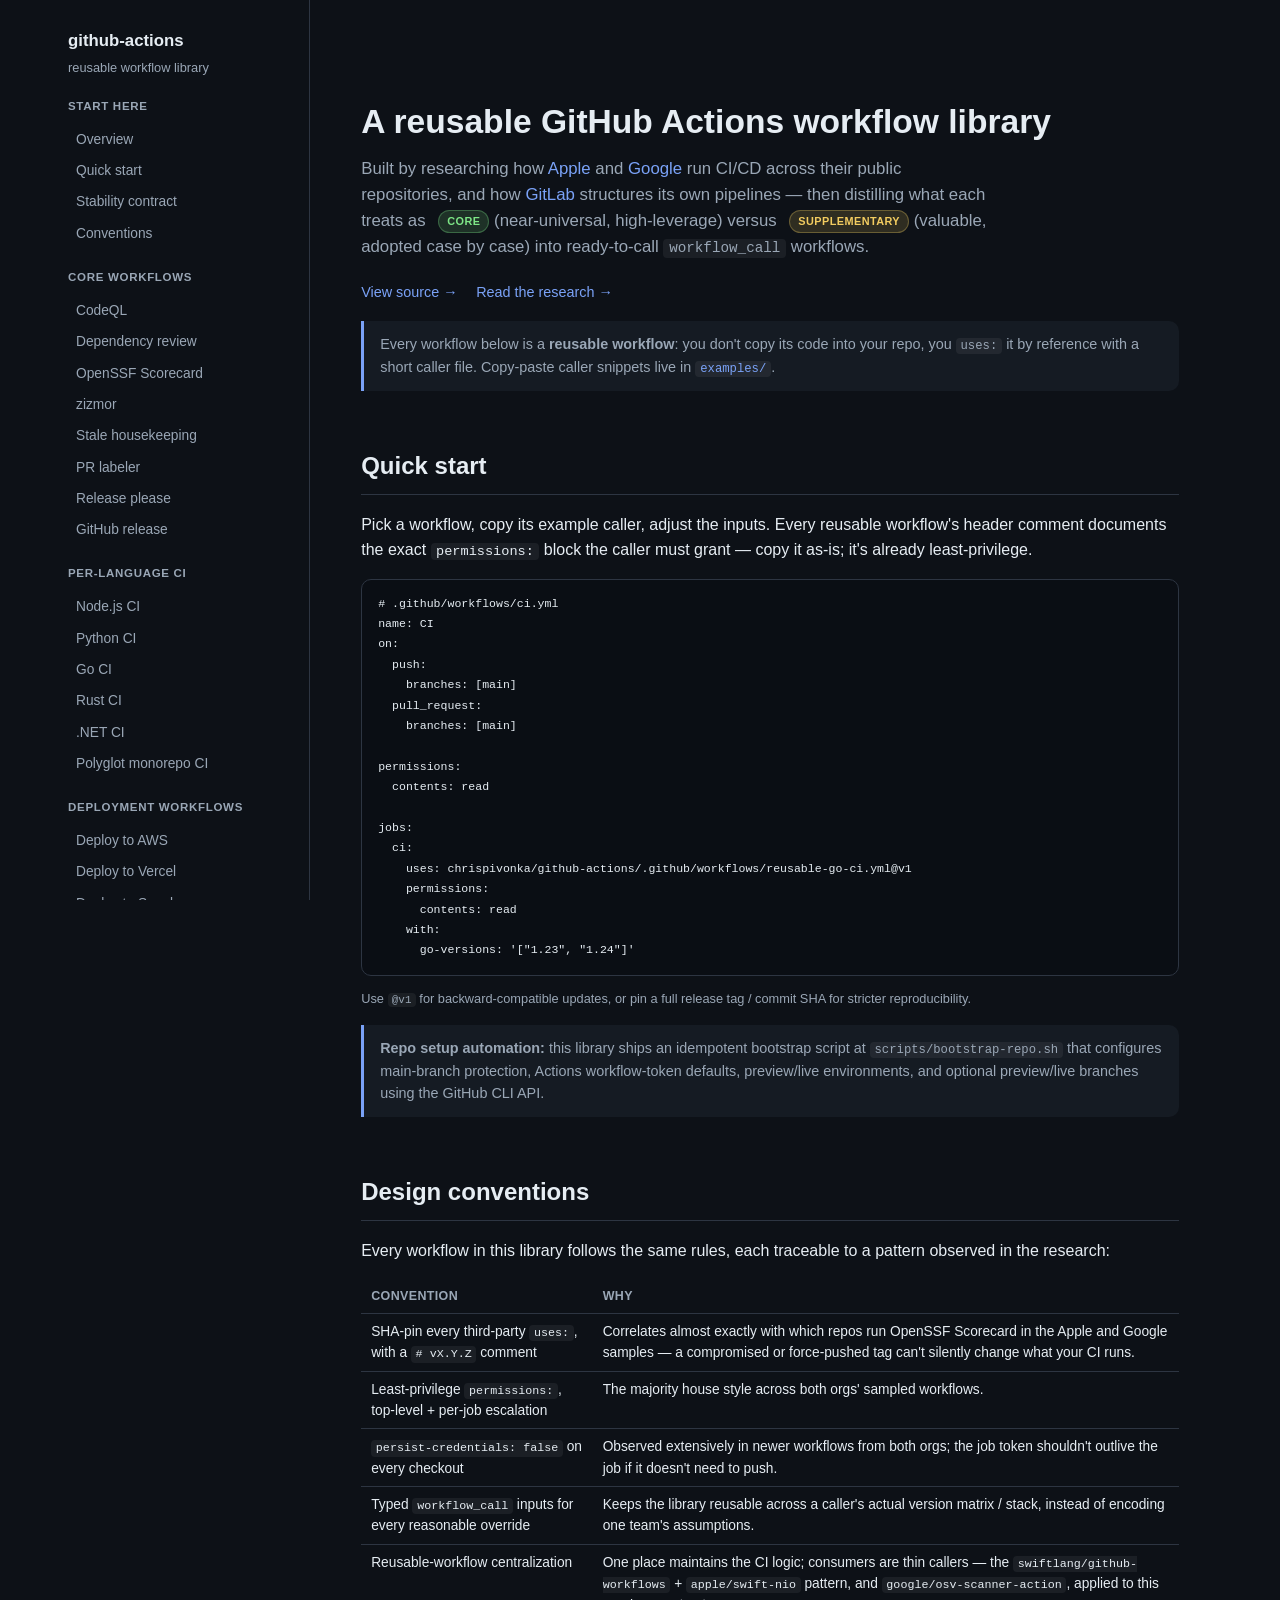
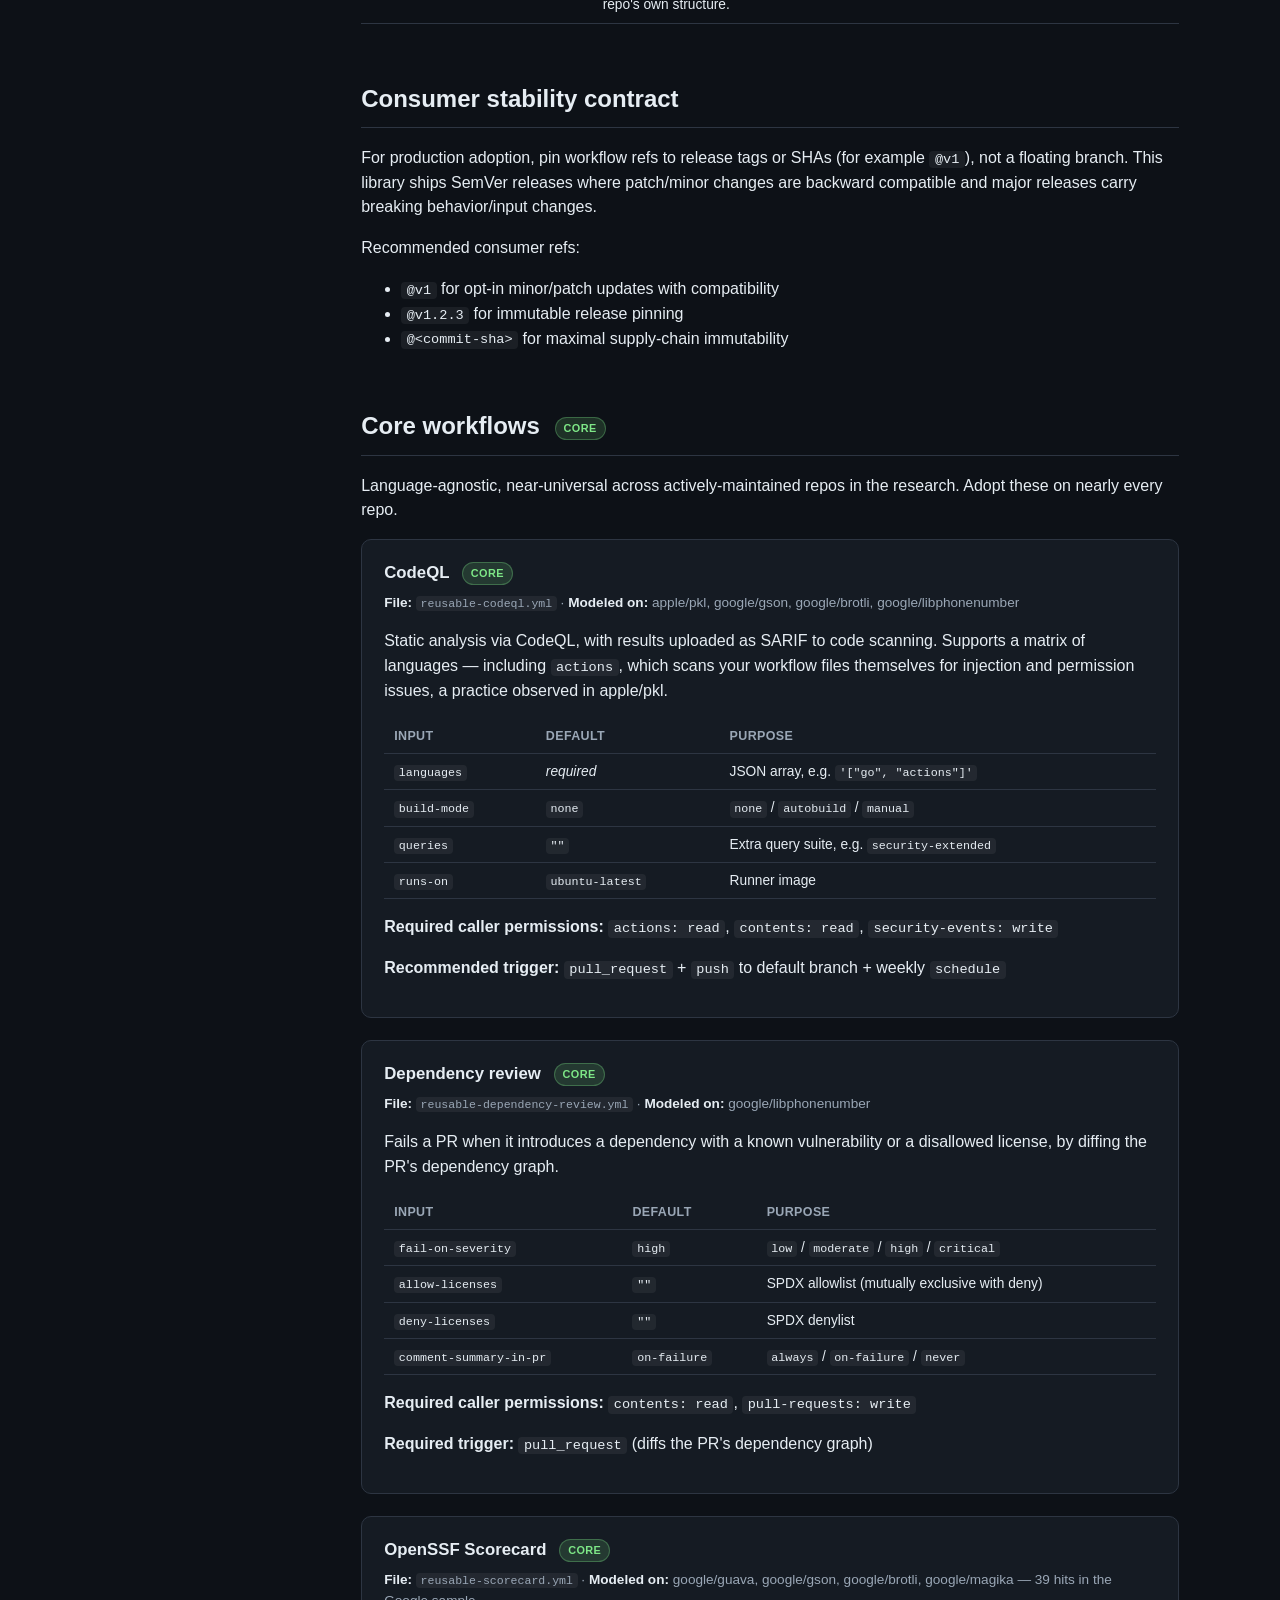
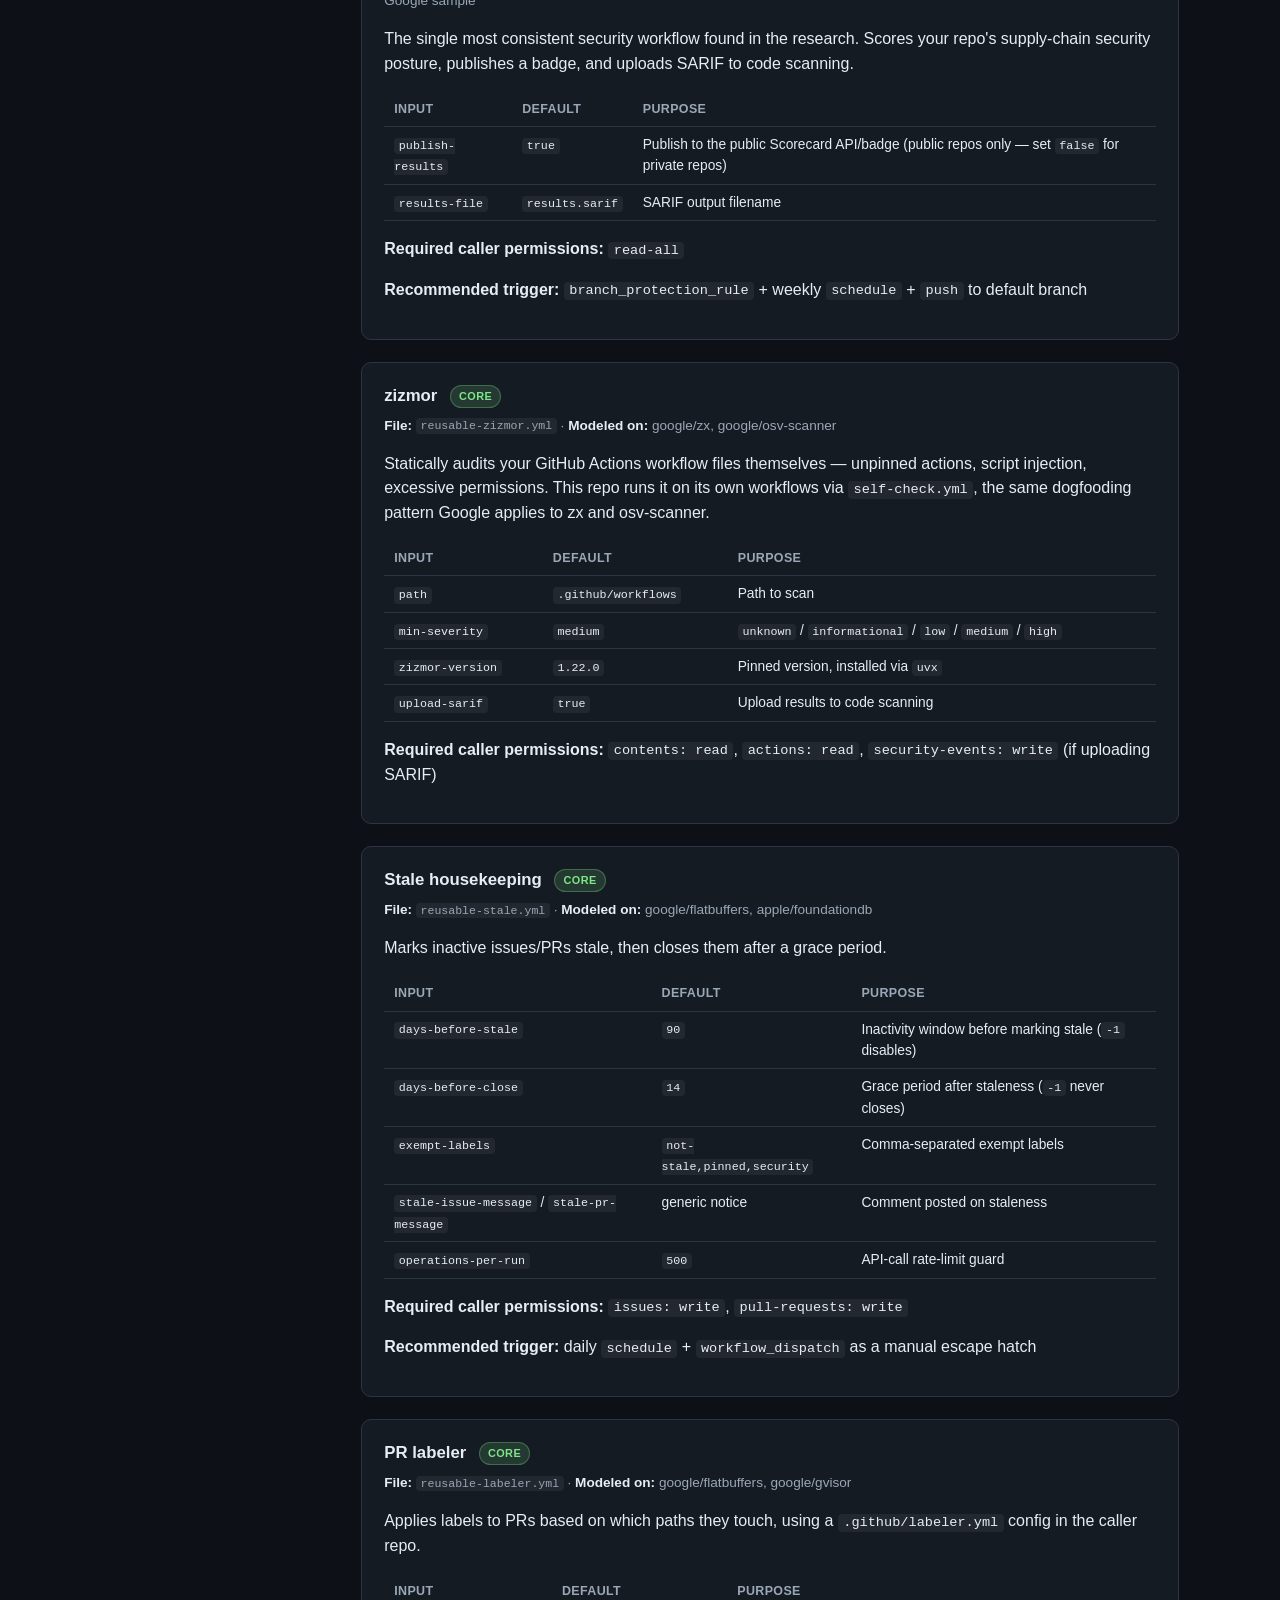
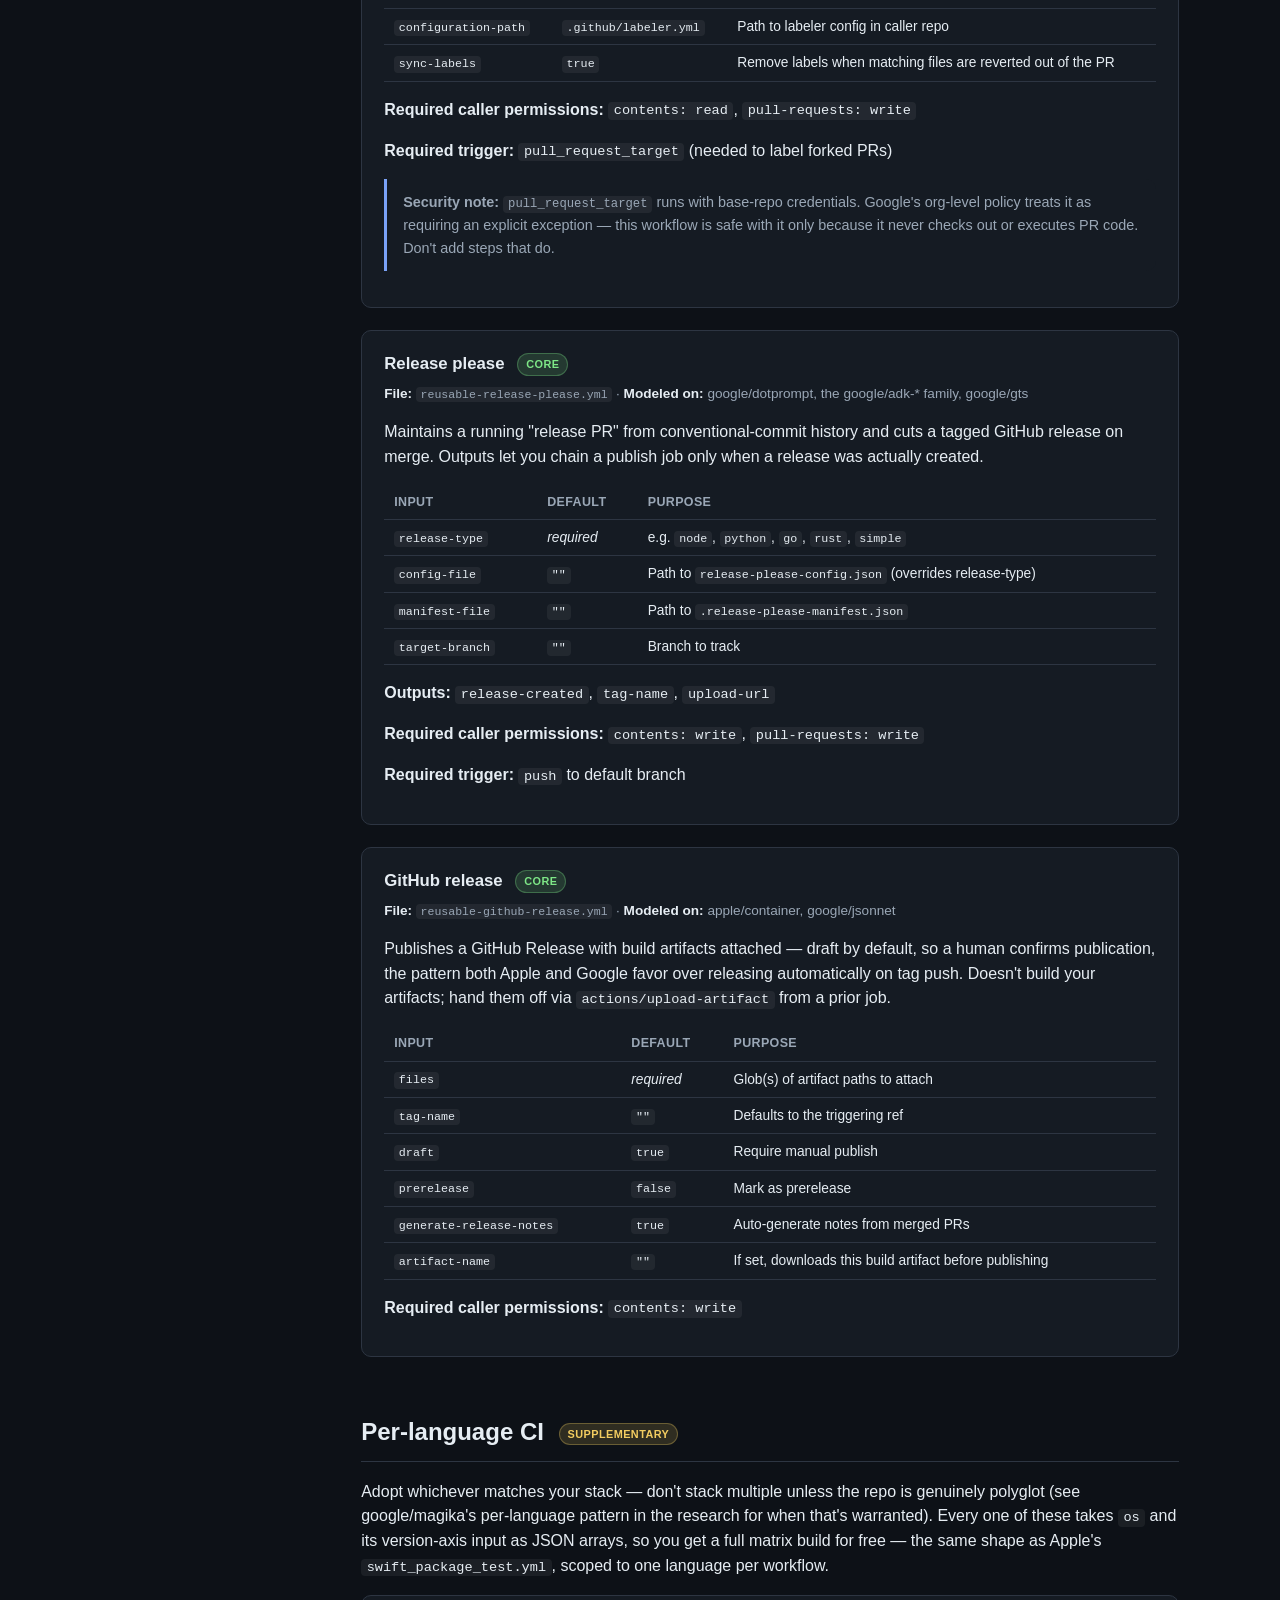
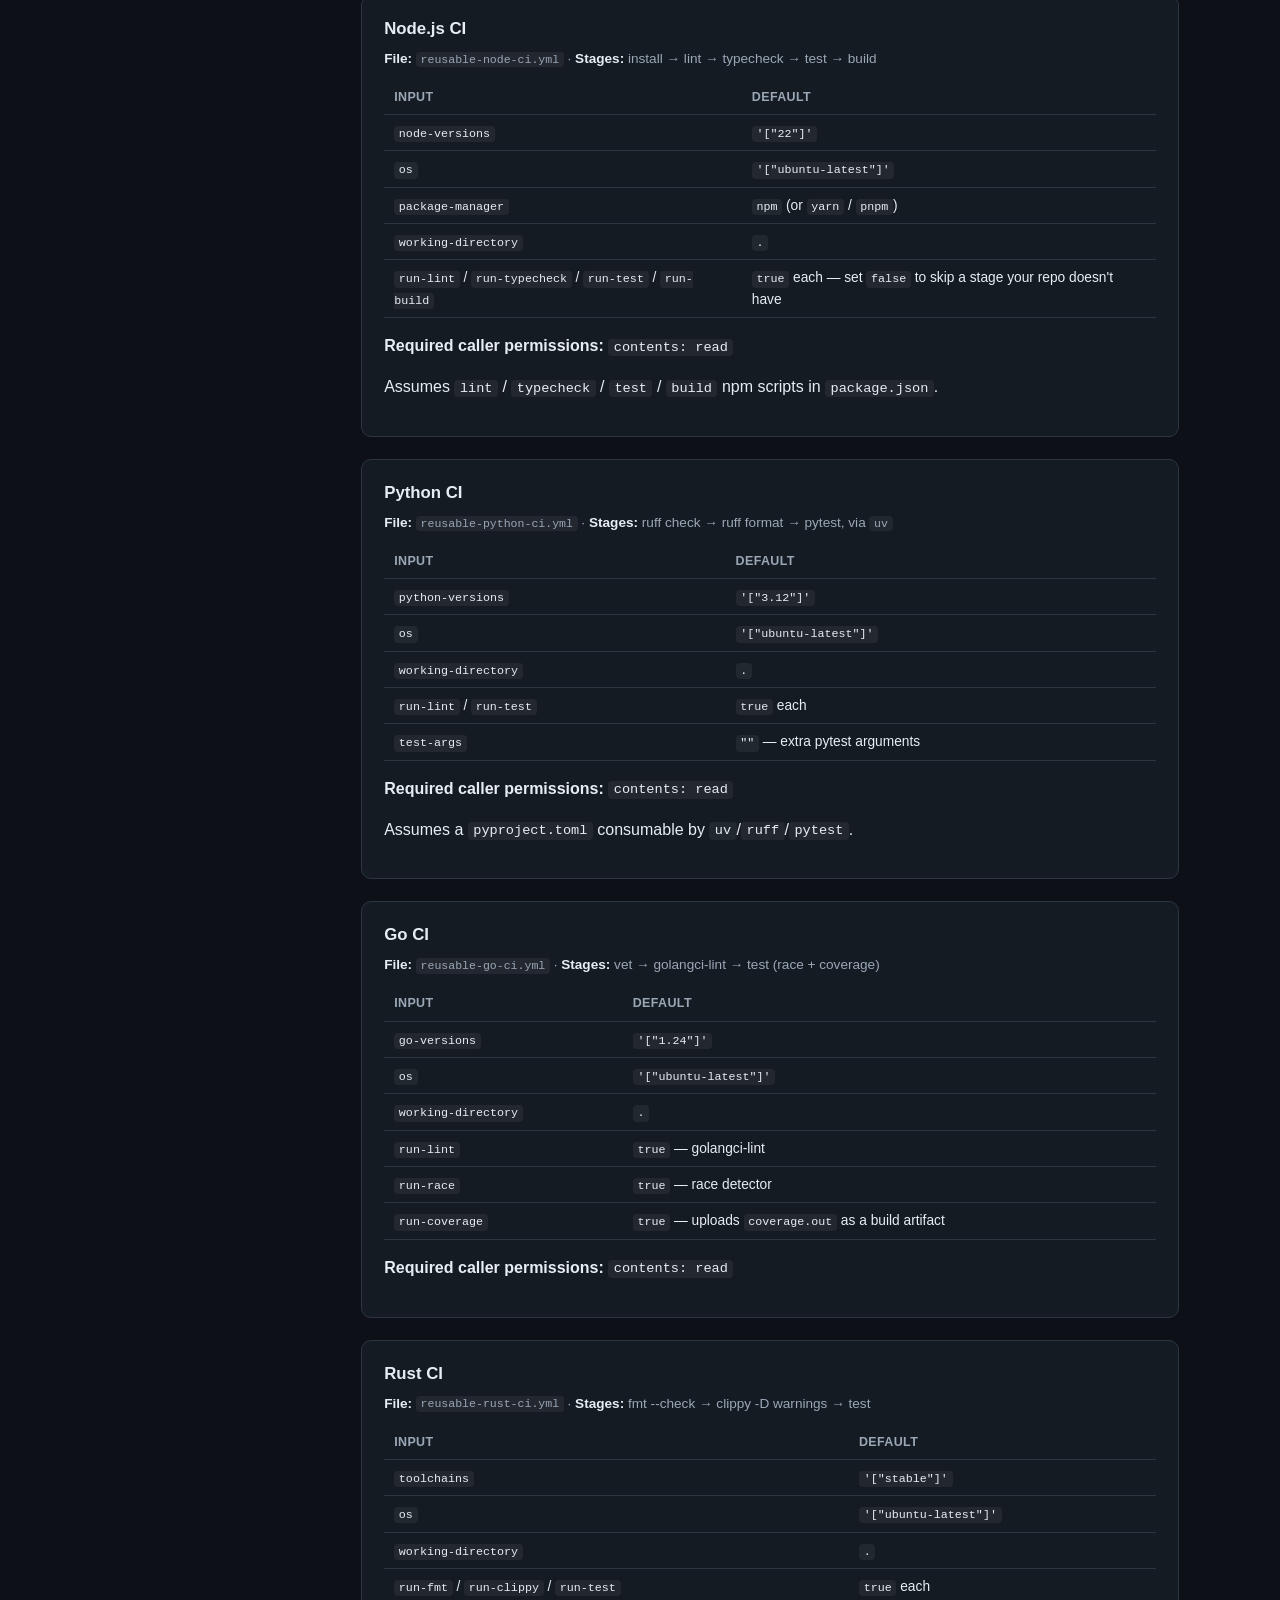
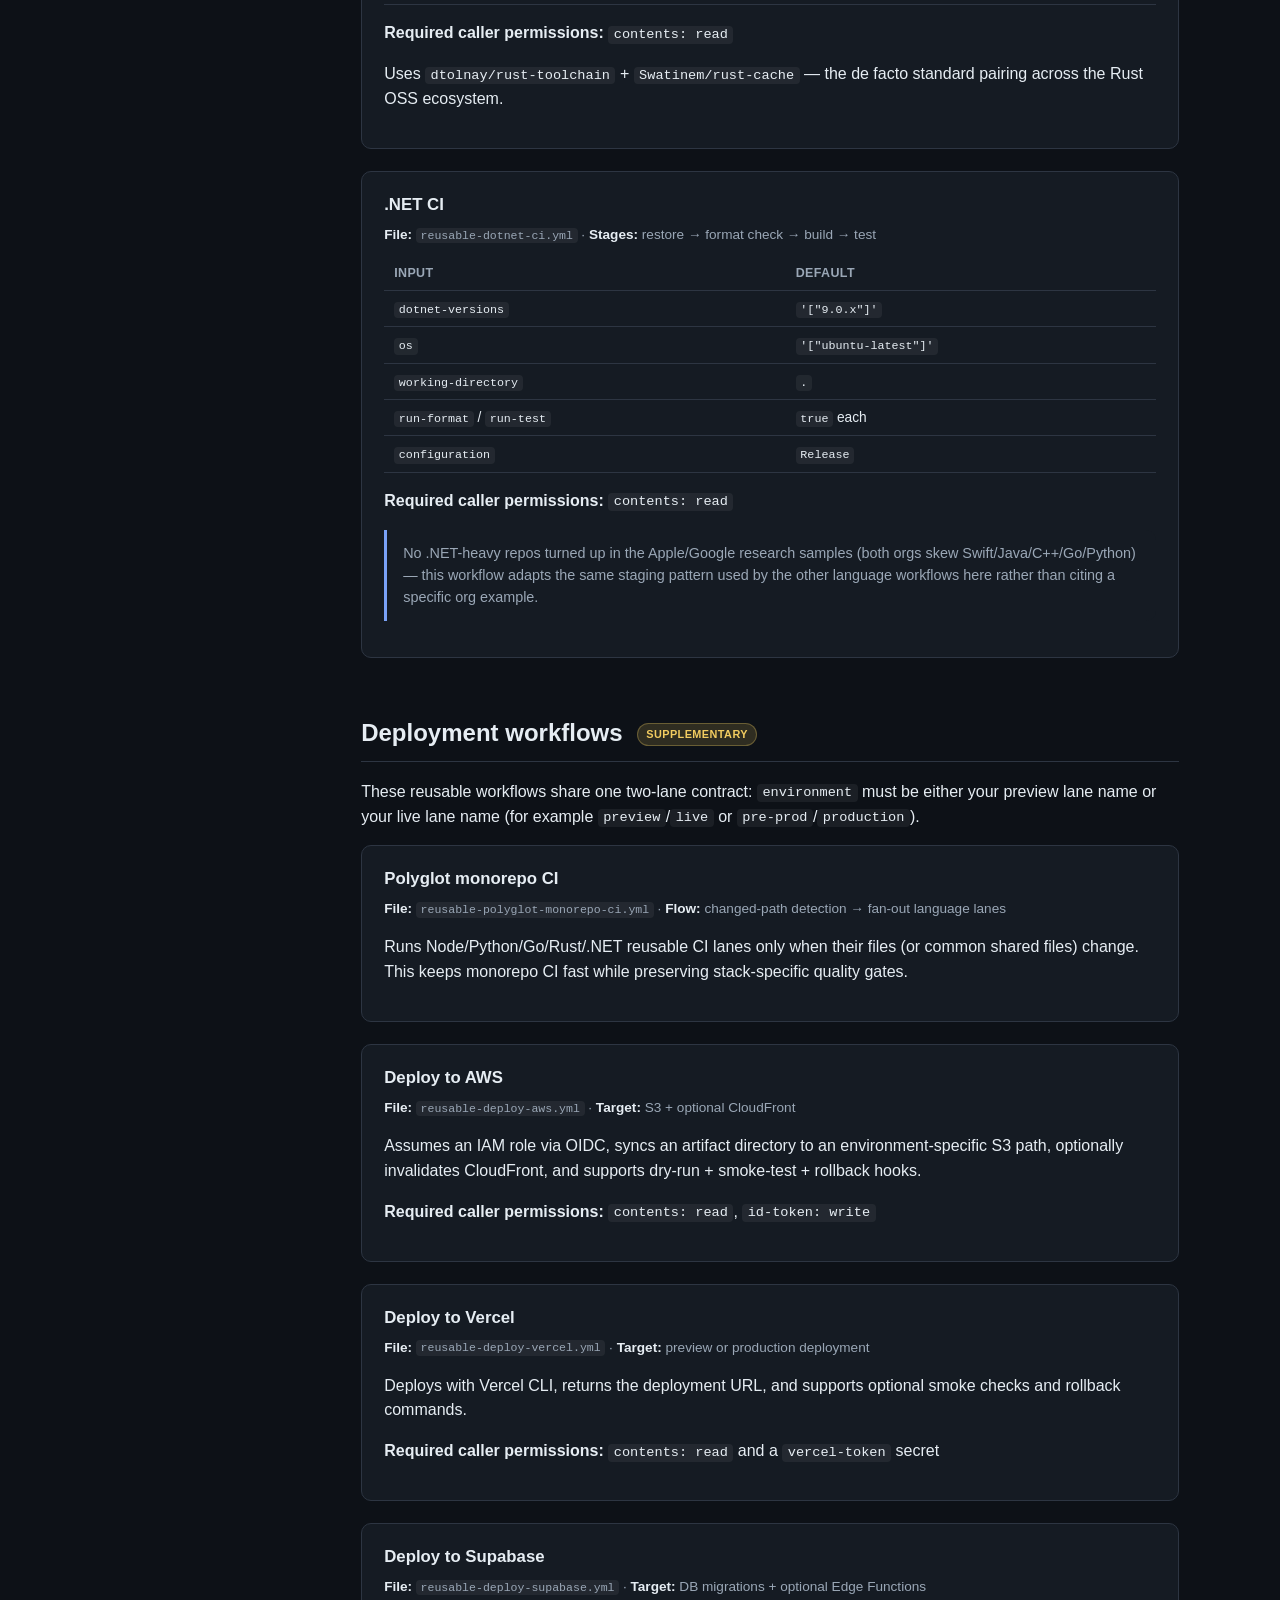
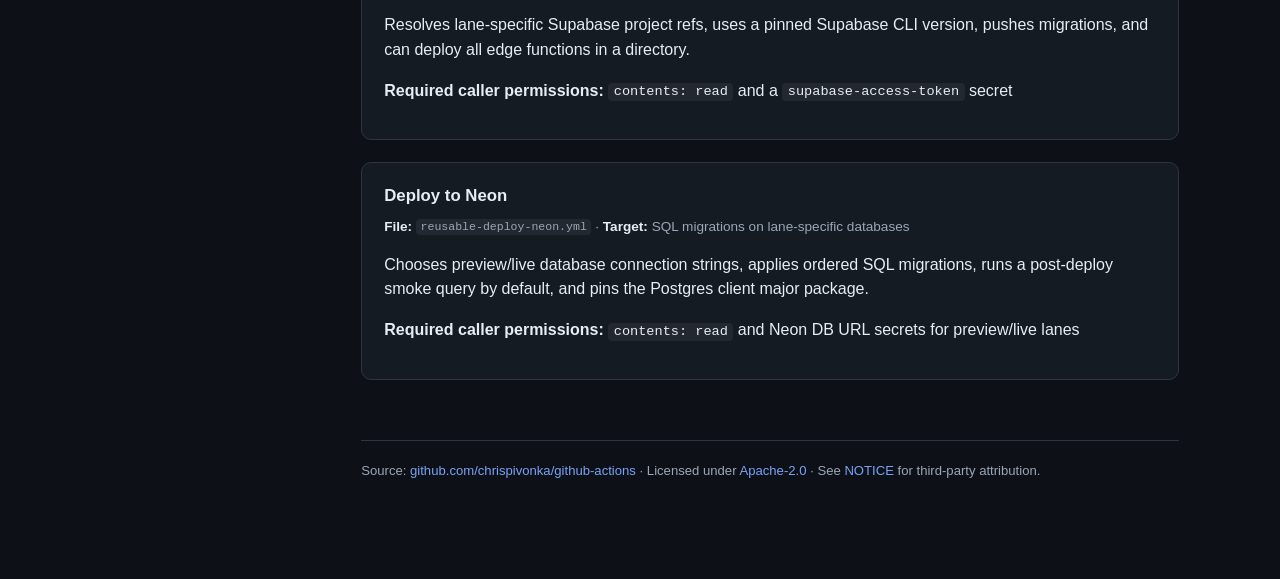
==== commit 2d0e25ce: "feat: add hardened deploy workflows and repo bootstrap Co-authored-by: Copilot App <223556219+Copilo" ====
--- a/docs/site/index.html
+++ b/docs/site/index.html
@@ -18,6 +18,7 @@
   <ul>
     <li><a href="#overview">Overview</a></li>
     <li><a href="#quick-start">Quick start</a></li>
+    <li><a href="#stability-contract">Stability contract</a></li>
     <li><a href="#conventions">Conventions</a></li>
   </ul>
 
@@ -40,6 +41,15 @@
     <li><a href="#go-ci">Go CI</a></li>
     <li><a href="#rust-ci">Rust CI</a></li>
     <li><a href="#dotnet-ci">.NET CI</a></li>
+    <li><a href="#polyglot-monorepo-ci">Polyglot monorepo CI</a></li>
+  </ul>
+
+  <h4>Deployment workflows</h4>
+  <ul>
+    <li><a href="#deploy-aws">Deploy to AWS</a></li>
+    <li><a href="#deploy-vercel">Deploy to Vercel</a></li>
+    <li><a href="#deploy-supabase">Deploy to Supabase</a></li>
+    <li><a href="#deploy-neon">Deploy to Neon</a></li>
   </ul>
 
   <h4>Background</h4>
@@ -93,14 +103,19 @@
 
 jobs:
   ci:
-    uses: chrispivonka/github-actions/.github/workflows/reusable-go-ci.yml@main
+    uses: chrispivonka/github-actions/.github/workflows/reusable-go-ci.yml@v1
     permissions:
       contents: read
     with:
       go-versions: '["1.23", "1.24"]'</code></pre>
-    <p class="toc-jump">Pin <code>@main</code> to a tag or commit SHA once this repo starts cutting
-      releases — the way <code>swift-collections</code> pins
-      <code>swiftlang/github-workflows@0.0.12</code> rather than tracking a branch.</p>
+    <p class="toc-jump">Use <code>@v1</code> for backward-compatible updates, or pin a
+      full release tag / commit SHA for stricter reproducibility.</p>
+    <div class="callout">
+      <strong>Repo setup automation:</strong> this library ships an idempotent bootstrap
+      script at <code>scripts/bootstrap-repo.sh</code> that configures main-branch
+      protection, Actions workflow-token defaults, preview/live environments, and
+      optional preview/live branches using the GitHub CLI API.
+    </div>
   </section>
 
   <section id="conventions">
@@ -134,6 +149,20 @@
     </table>
   </section>
 
+  <section id="stability-contract">
+    <h2>Consumer stability contract</h2>
+    <p>For production adoption, pin workflow refs to release tags or SHAs (for example
+      <code>@v1</code>), not a floating branch. This library ships SemVer releases where
+      patch/minor changes are backward compatible and major releases carry breaking
+      behavior/input changes.</p>
+    <p>Recommended consumer refs:</p>
+    <ul>
+      <li><code>@v1</code> for opt-in minor/patch updates with compatibility</li>
+      <li><code>@v1.2.3</code> for immutable release pinning</li>
+      <li><code>@&lt;commit-sha&gt;</code> for maximal supply-chain immutability</li>
+    </ul>
+  </section>
+
   <section id="core-workflows">
     <h2>Core workflows <span class="badge core">core</span></h2>
     <p>Language-agnostic, near-universal across actively-maintained repos in the research.
@@ -392,6 +421,55 @@
     </div>
   </section>
 
+  <section id="deployments">
+    <h2>Deployment workflows <span class="badge supp">supplementary</span></h2>
+    <p>These reusable workflows share one two-lane contract:
+      <code>environment</code> must be either your preview lane name or your live lane
+      name (for example <code>preview</code>/<code>live</code> or
+      <code>pre-prod</code>/<code>production</code>).</p>
+
+    <div class="card" id="polyglot-monorepo-ci">
+      <h4>Polyglot monorepo CI</h4>
+      <div class="meta"><strong>File:</strong> <code>reusable-polyglot-monorepo-ci.yml</code> · <strong>Flow:</strong> changed-path detection → fan-out language lanes</div>
+      <p>Runs Node/Python/Go/Rust/.NET reusable CI lanes only when their files (or common
+        shared files) change. This keeps monorepo CI fast while preserving stack-specific
+        quality gates.</p>
+    </div>
+
+    <div class="card" id="deploy-aws">
+      <h4>Deploy to AWS</h4>
+      <div class="meta"><strong>File:</strong> <code>reusable-deploy-aws.yml</code> · <strong>Target:</strong> S3 + optional CloudFront</div>
+      <p>Assumes an IAM role via OIDC, syncs an artifact directory to an environment-specific
+        S3 path, optionally invalidates CloudFront, and supports dry-run + smoke-test +
+        rollback hooks.</p>
+      <p><strong>Required caller permissions:</strong> <code>contents: read</code>, <code>id-token: write</code></p>
+    </div>
+
+    <div class="card" id="deploy-vercel">
+      <h4>Deploy to Vercel</h4>
+      <div class="meta"><strong>File:</strong> <code>reusable-deploy-vercel.yml</code> · <strong>Target:</strong> preview or production deployment</div>
+      <p>Deploys with Vercel CLI, returns the deployment URL, and supports optional smoke
+        checks and rollback commands.</p>
+      <p><strong>Required caller permissions:</strong> <code>contents: read</code> and a <code>vercel-token</code> secret</p>
+    </div>
+
+    <div class="card" id="deploy-supabase">
+      <h4>Deploy to Supabase</h4>
+      <div class="meta"><strong>File:</strong> <code>reusable-deploy-supabase.yml</code> · <strong>Target:</strong> DB migrations + optional Edge Functions</div>
+      <p>Resolves lane-specific Supabase project refs, uses a pinned Supabase CLI version,
+        pushes migrations, and can deploy all edge functions in a directory.</p>
+      <p><strong>Required caller permissions:</strong> <code>contents: read</code> and a <code>supabase-access-token</code> secret</p>
+    </div>
+
+    <div class="card" id="deploy-neon">
+      <h4>Deploy to Neon</h4>
+      <div class="meta"><strong>File:</strong> <code>reusable-deploy-neon.yml</code> · <strong>Target:</strong> SQL migrations on lane-specific databases</div>
+      <p>Chooses preview/live database connection strings, applies ordered SQL migrations, runs
+        a post-deploy smoke query by default, and pins the Postgres client major package.</p>
+      <p><strong>Required caller permissions:</strong> <code>contents: read</code> and Neon DB URL secrets for preview/live lanes</p>
+    </div>
+  </section>
+
   <footer>
     Source: <a href="https://github.com/chrispivonka/github-actions" target="_blank" rel="noopener">github.com/chrispivonka/github-actions</a> ·
     Licensed under <a href="https://github.com/chrispivonka/github-actions/blob/main/LICENSE" target="_blank" rel="noopener">Apache-2.0</a> ·
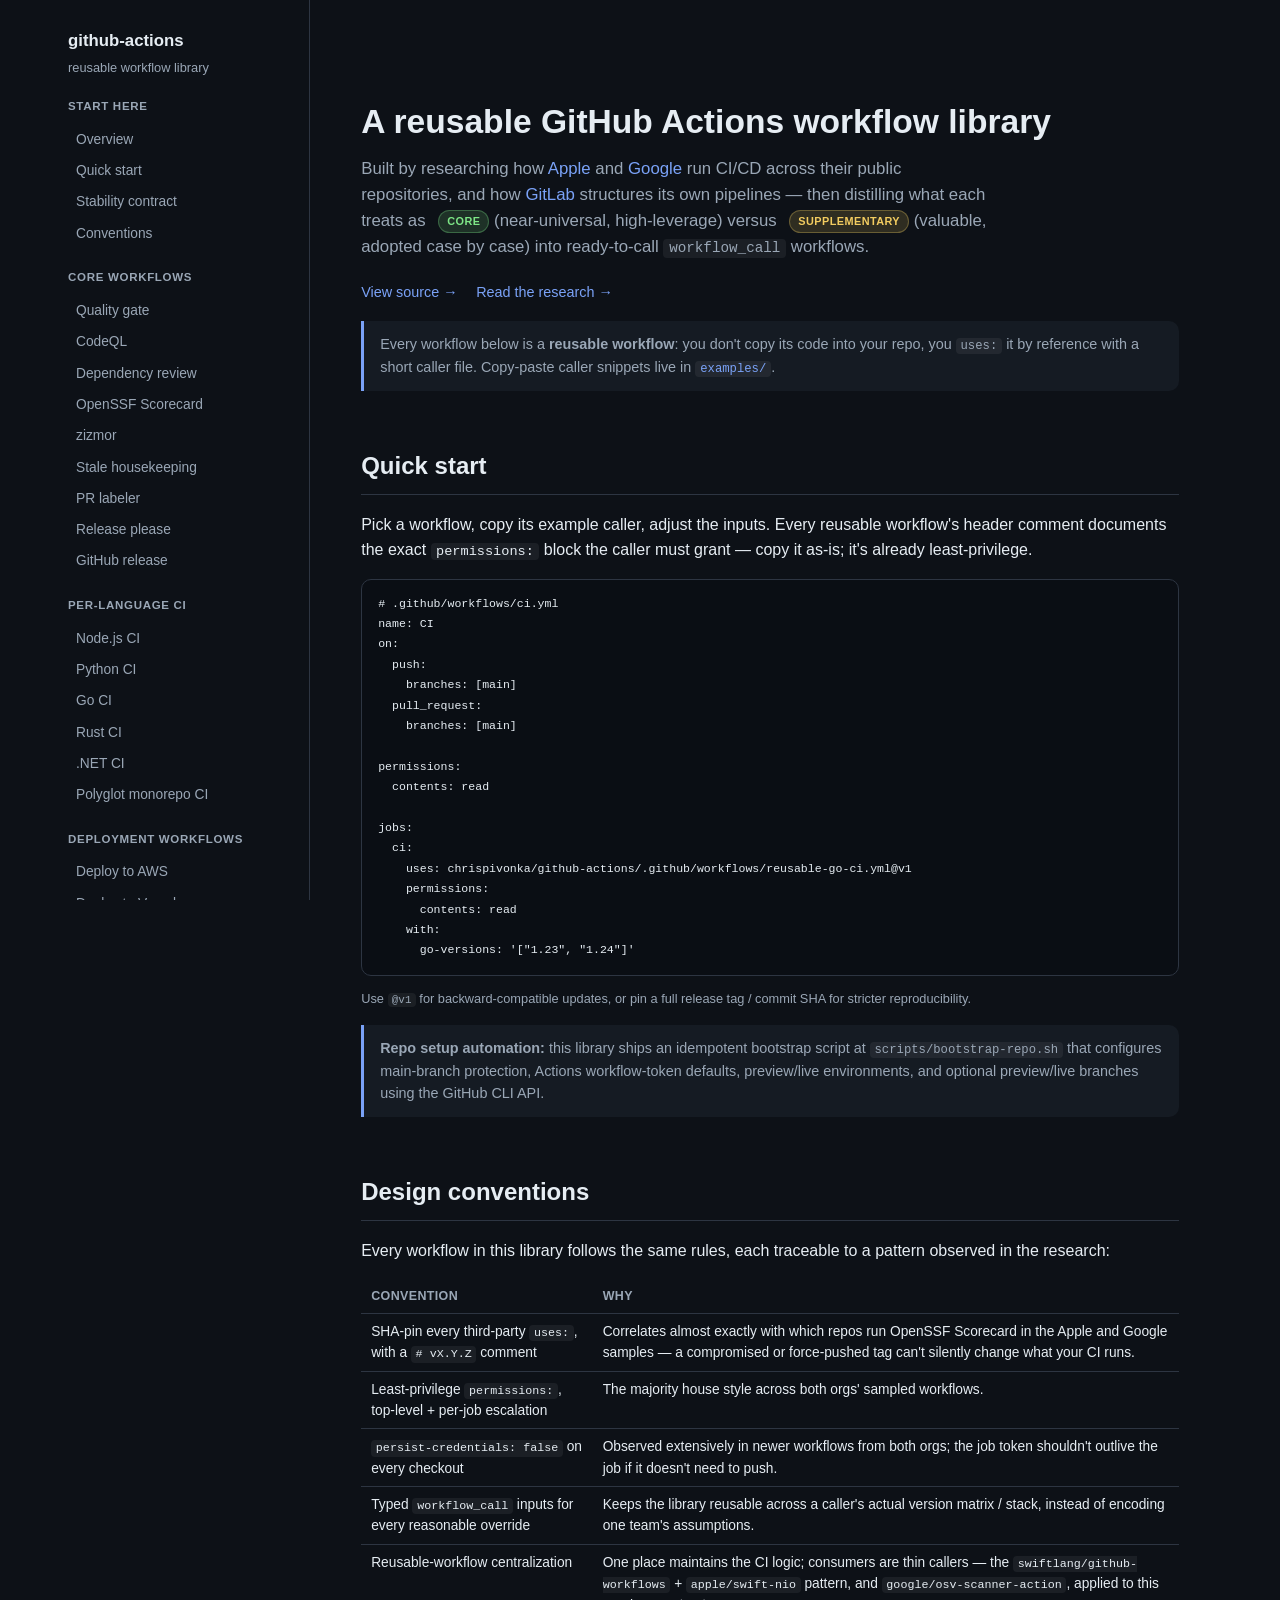
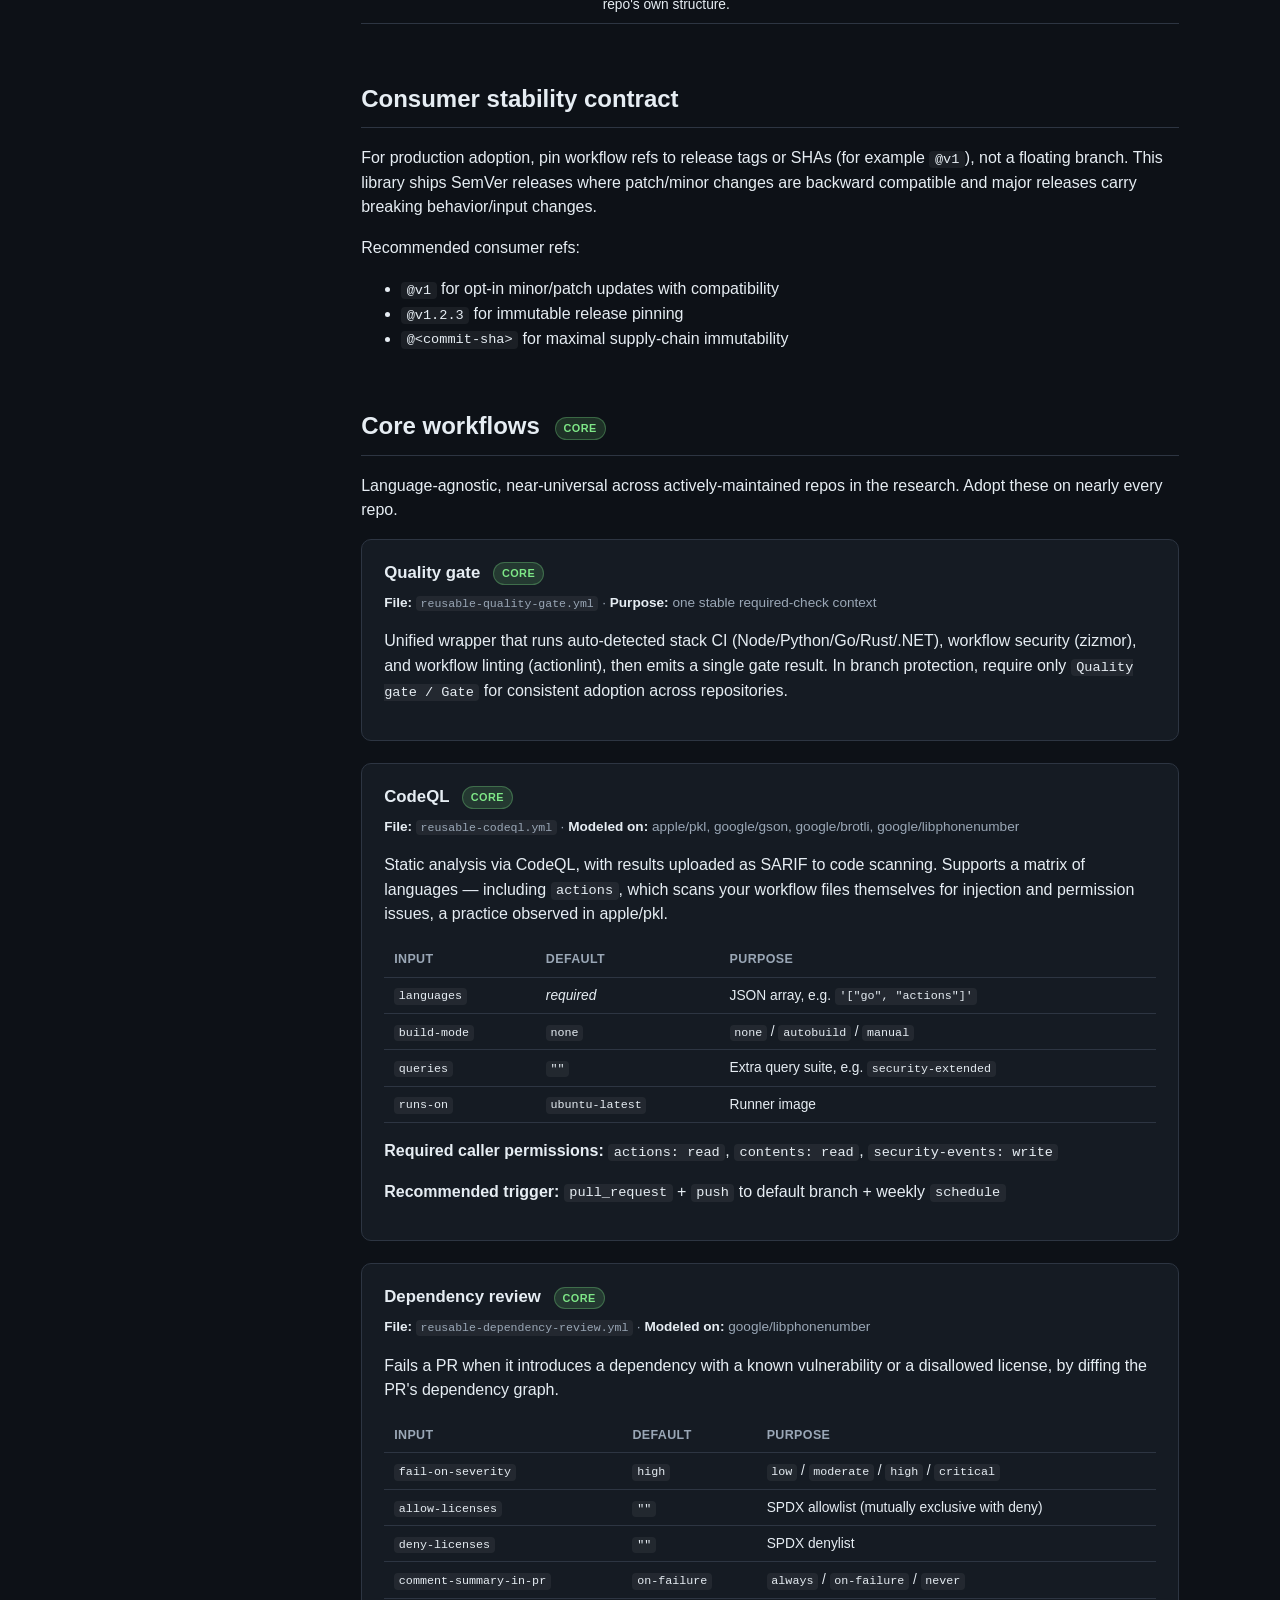
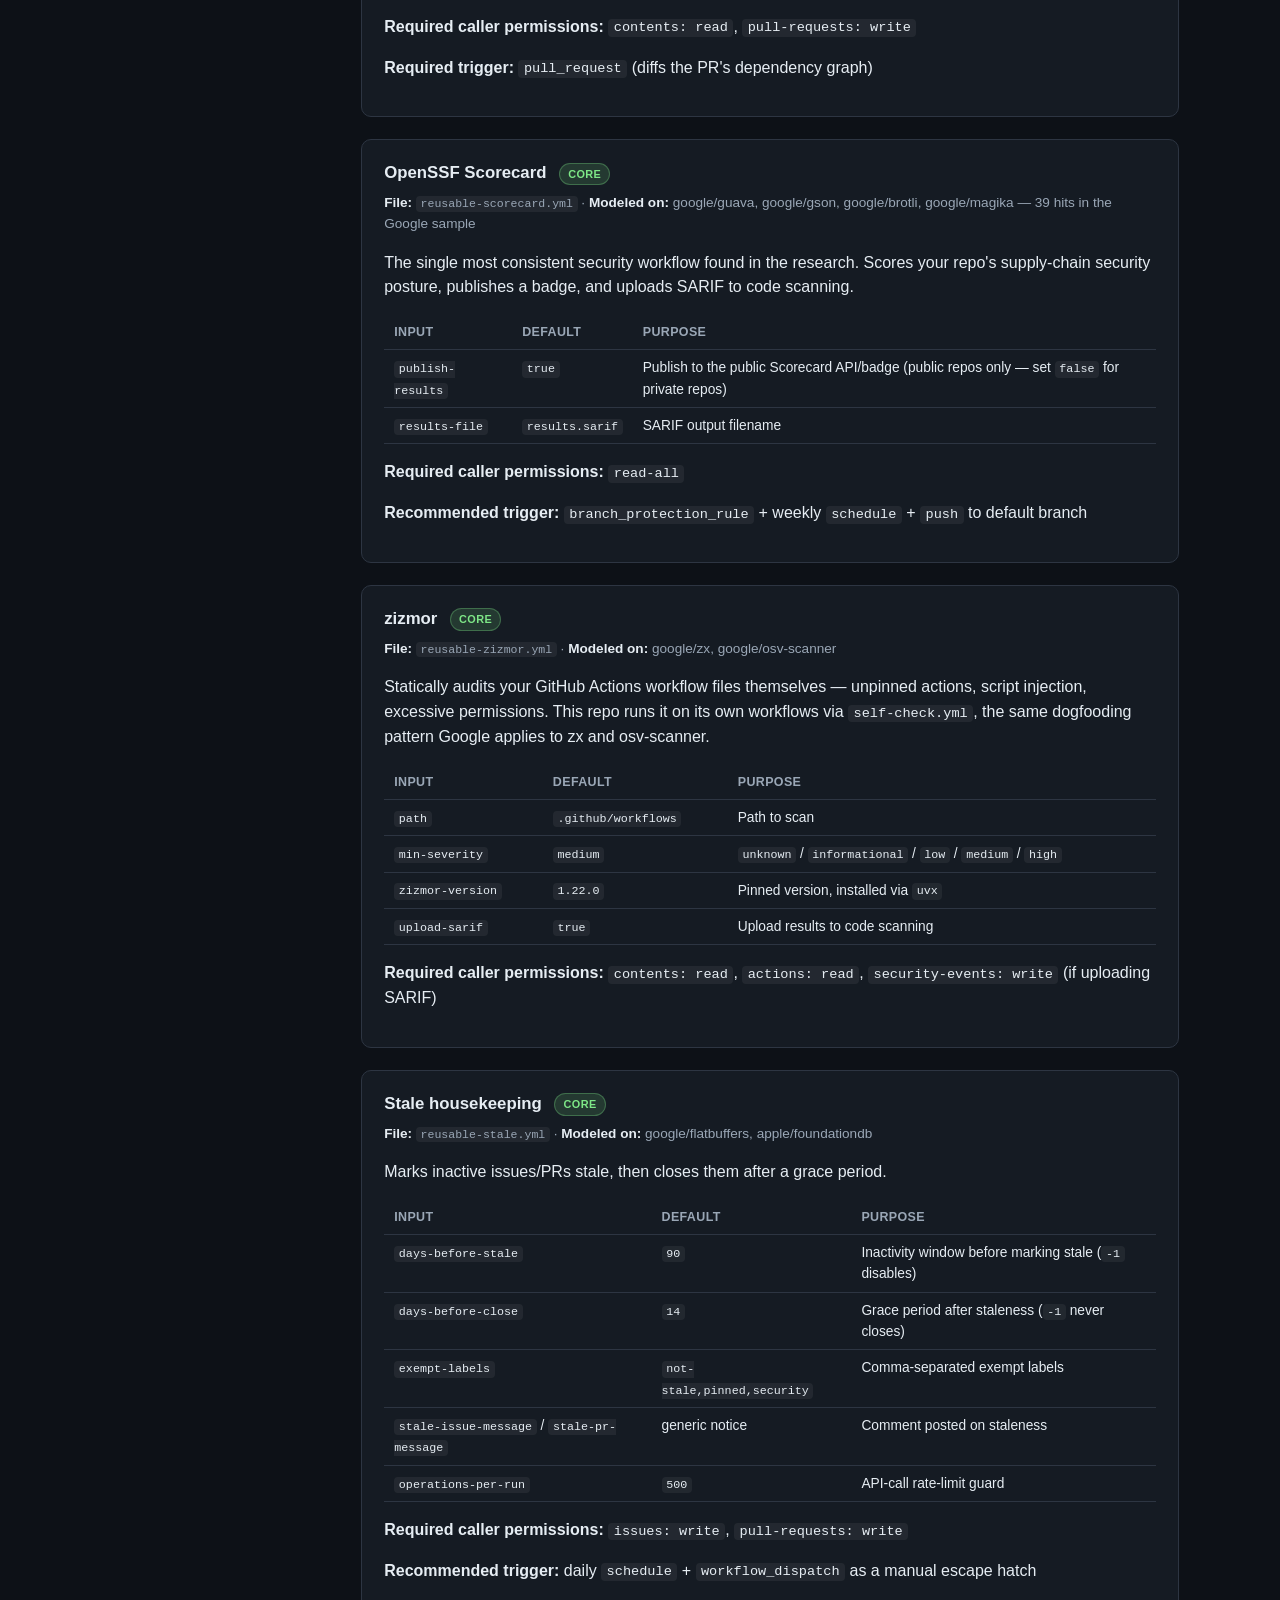
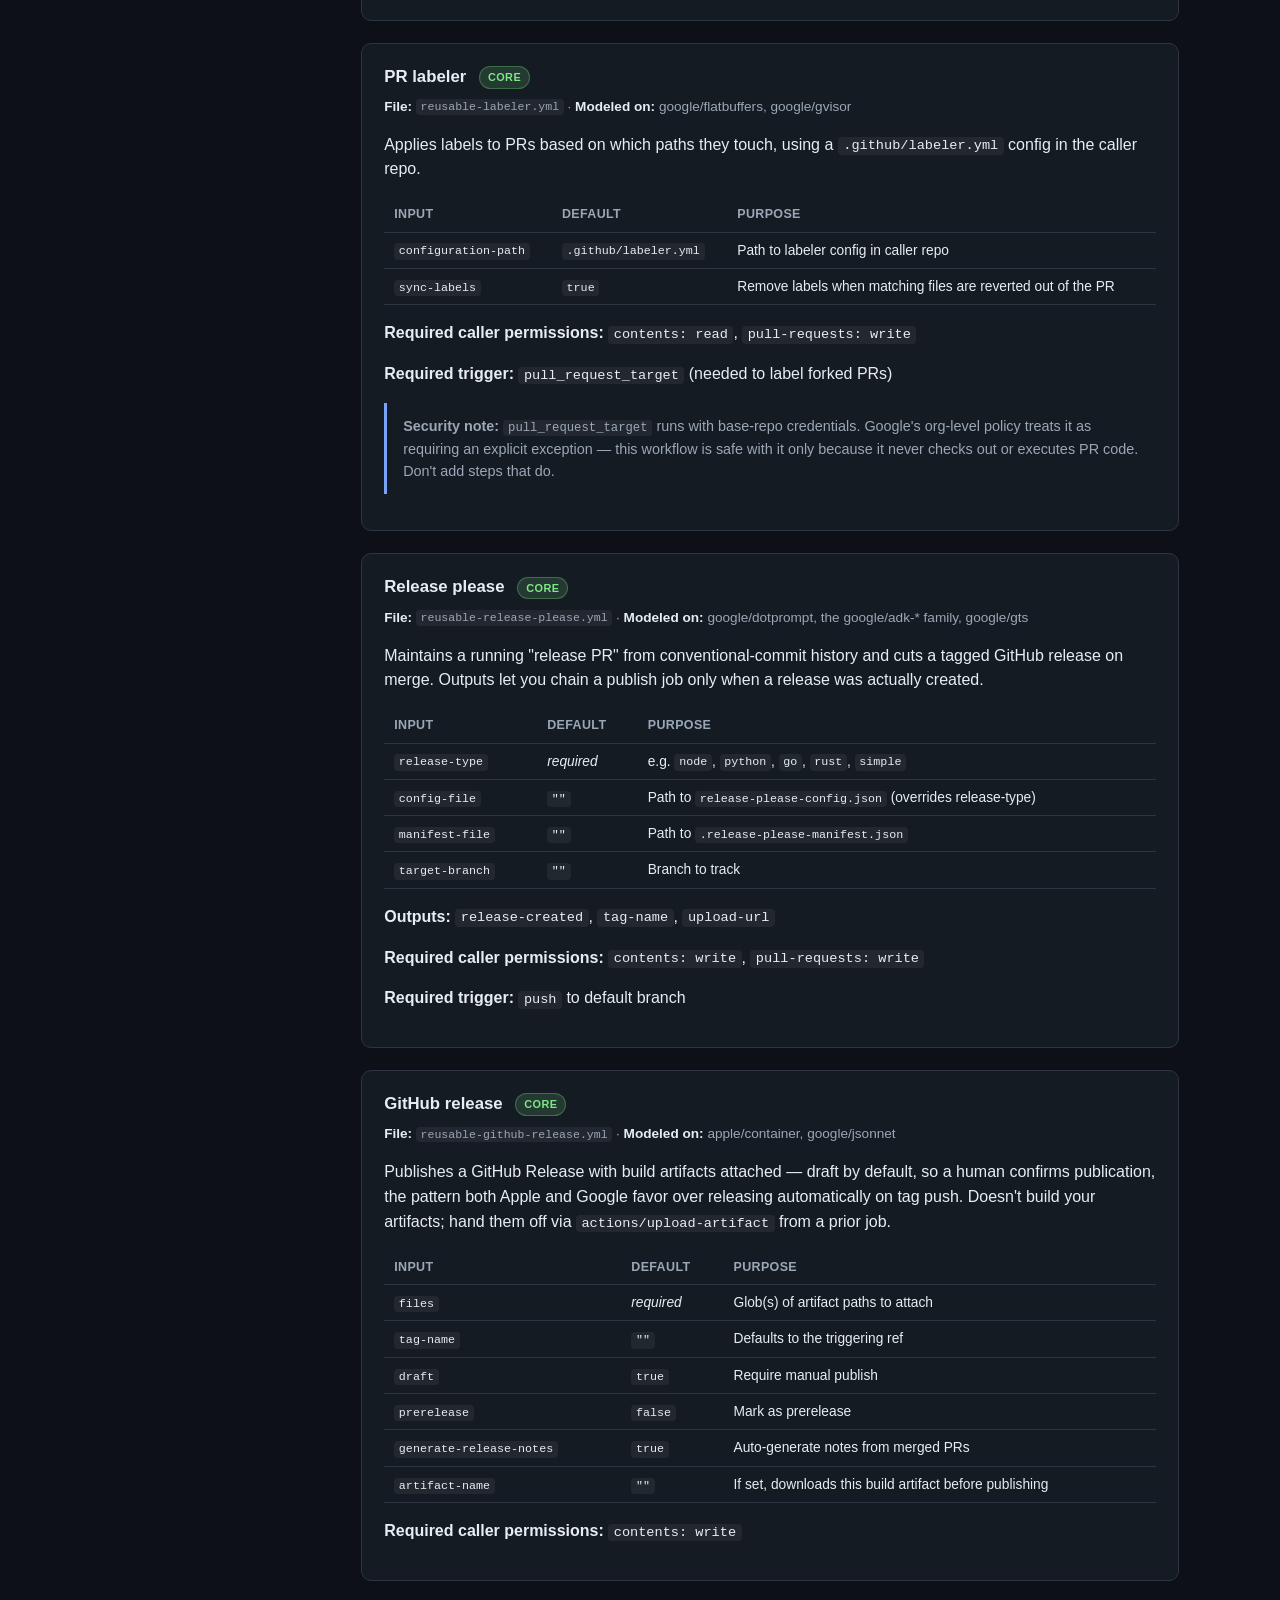
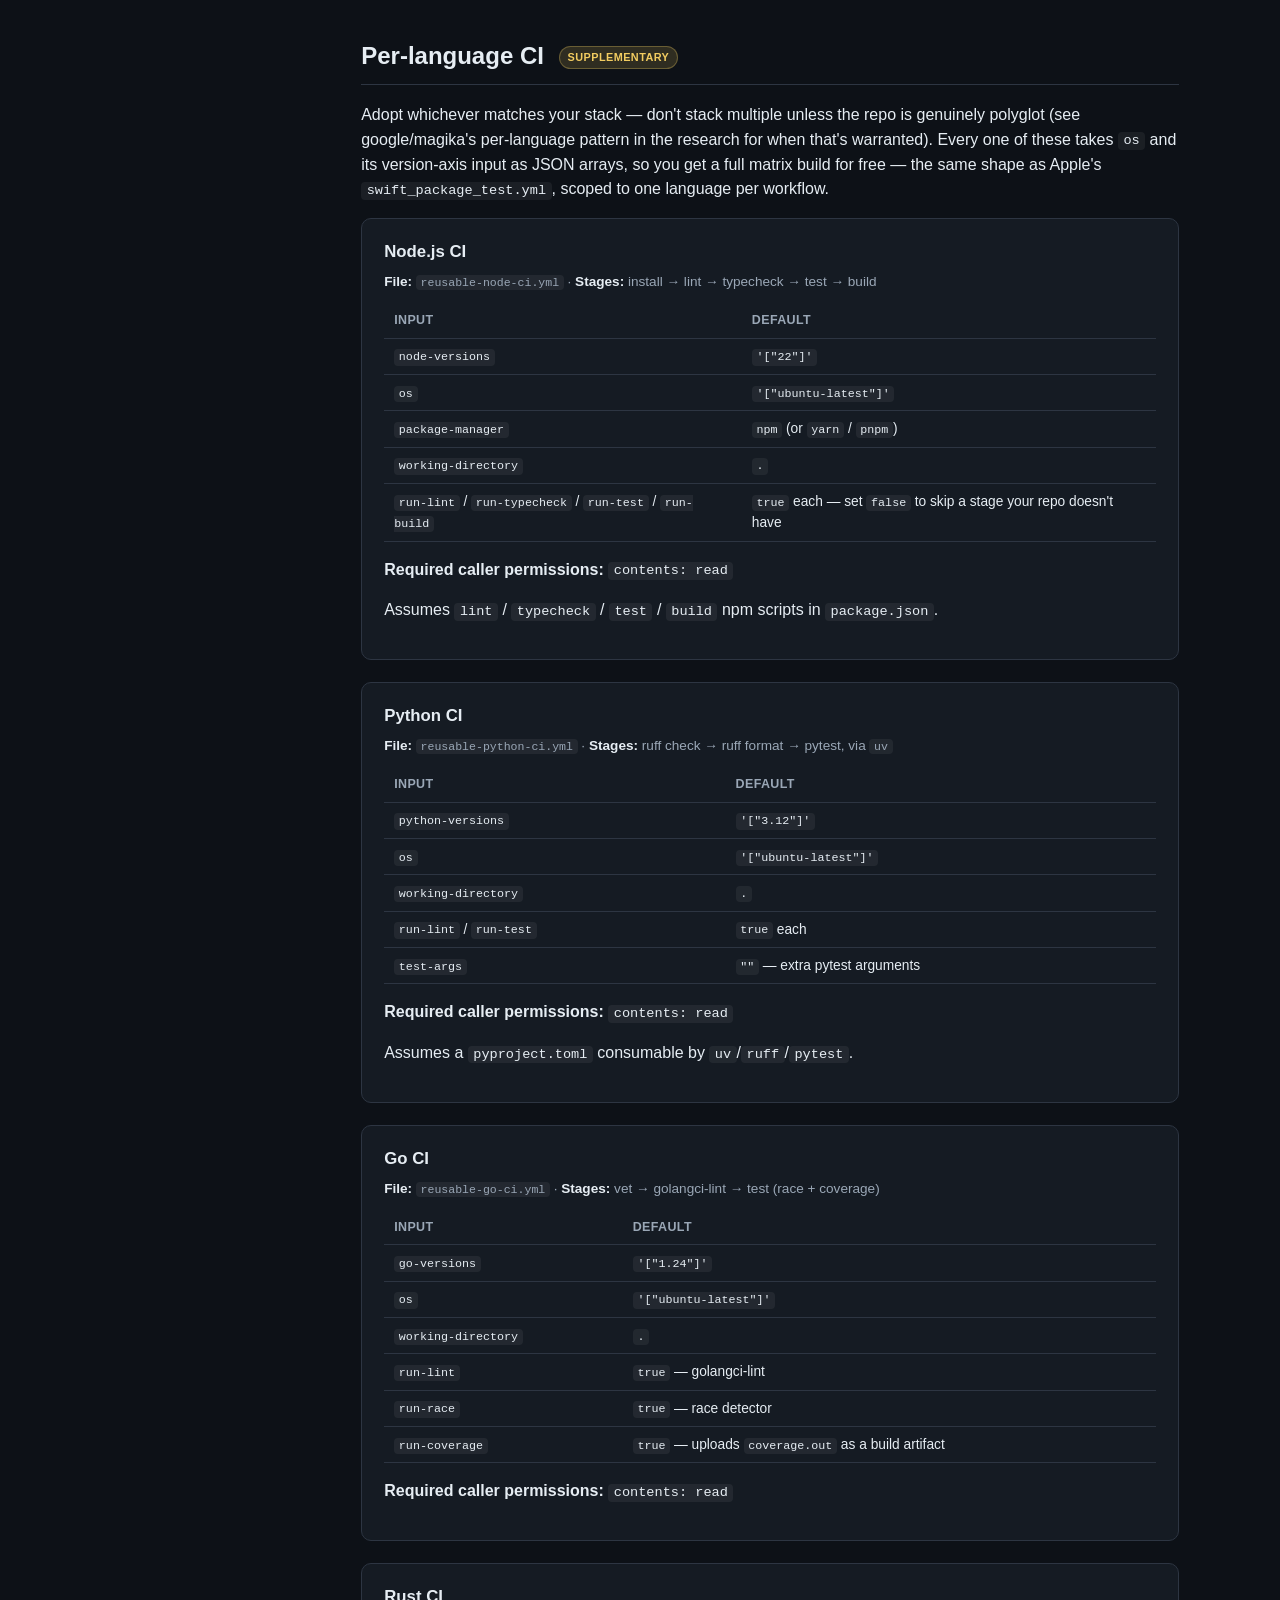
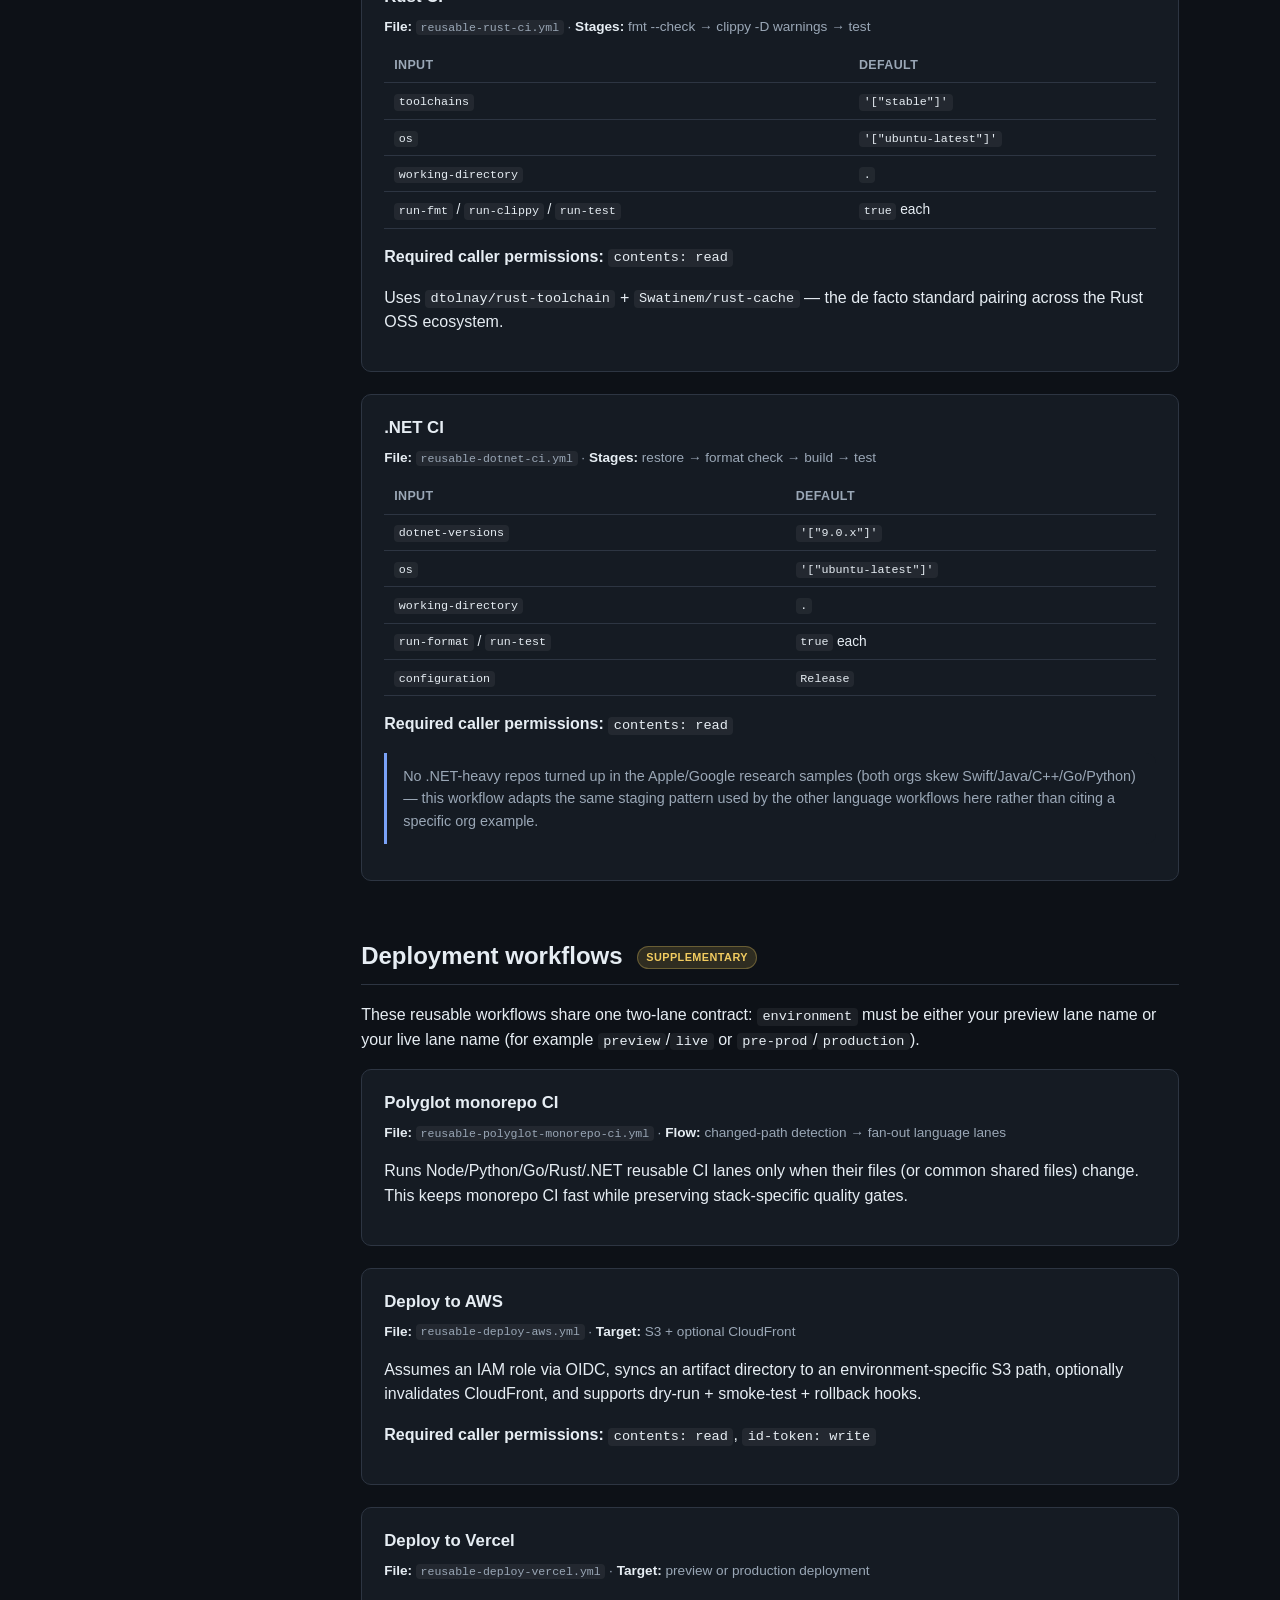
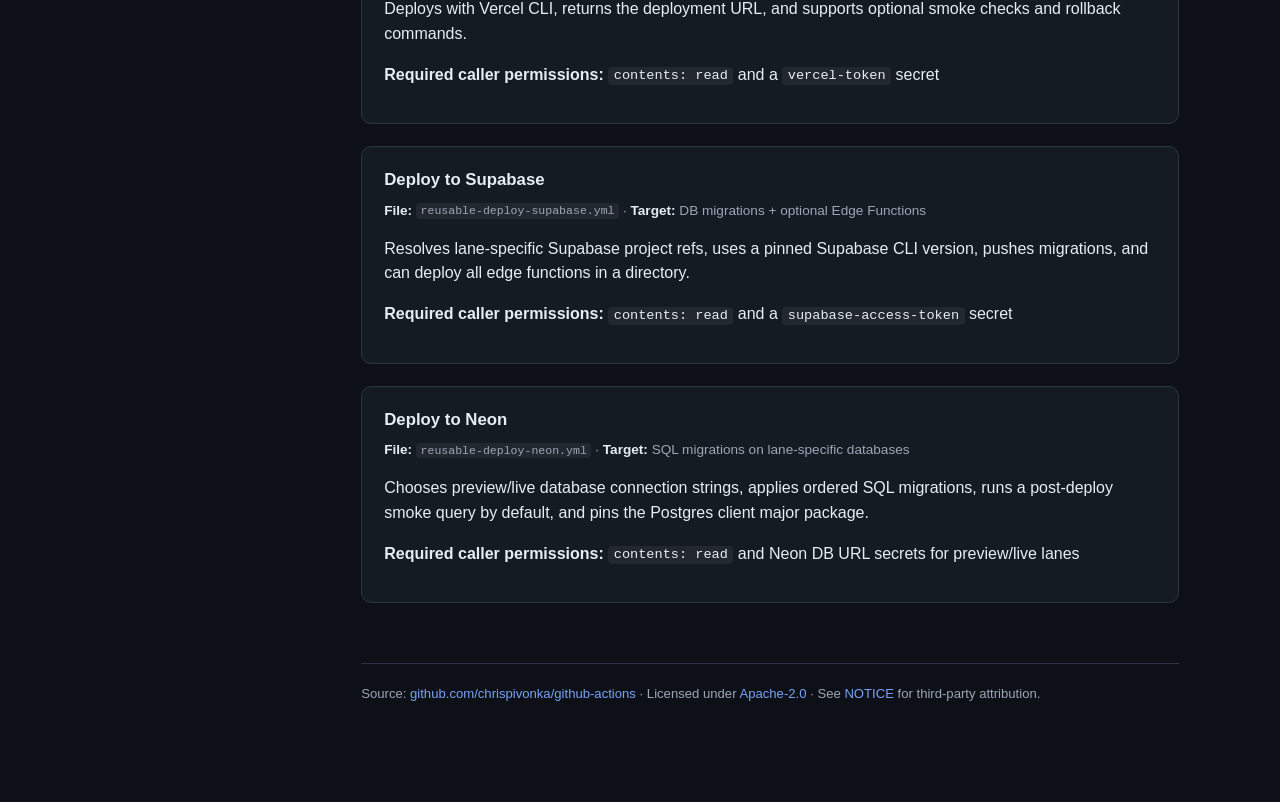
==== commit cef62b95: "feat: add unified quality gate workflow Co-authored-by: Copilot App <223556219+Copilot@users.noreply" ====
--- a/docs/site/index.html
+++ b/docs/site/index.html
@@ -24,6 +24,7 @@
 
   <h4>Core workflows</h4>
   <ul>
+    <li><a href="#quality-gate">Quality gate</a></li>
     <li><a href="#codeql">CodeQL</a></li>
     <li><a href="#dependency-review">Dependency review</a></li>
     <li><a href="#scorecard">OpenSSF Scorecard</a></li>
@@ -168,6 +169,15 @@
     <p>Language-agnostic, near-universal across actively-maintained repos in the research.
       Adopt these on nearly every repo.</p>
 
+    <div class="card" id="quality-gate">
+      <h4>Quality gate <span class="badge core">core</span></h4>
+      <div class="meta"><strong>File:</strong> <code>reusable-quality-gate.yml</code> · <strong>Purpose:</strong> one stable required-check context</div>
+      <p>Unified wrapper that runs auto-detected stack CI (Node/Python/Go/Rust/.NET),
+        workflow security (zizmor), and workflow linting (actionlint), then emits a
+        single gate result. In branch protection, require only
+        <code>Quality gate / Gate</code> for consistent adoption across repositories.</p>
+    </div>
+
     <div class="card" id="codeql">
       <h4>CodeQL <span class="badge core">core</span></h4>
       <div class="meta"><strong>File:</strong> <code>reusable-codeql.yml</code> · <strong>Modeled on:</strong> apple/pkl, google/gson, google/brotli, google/libphonenumber</div>
